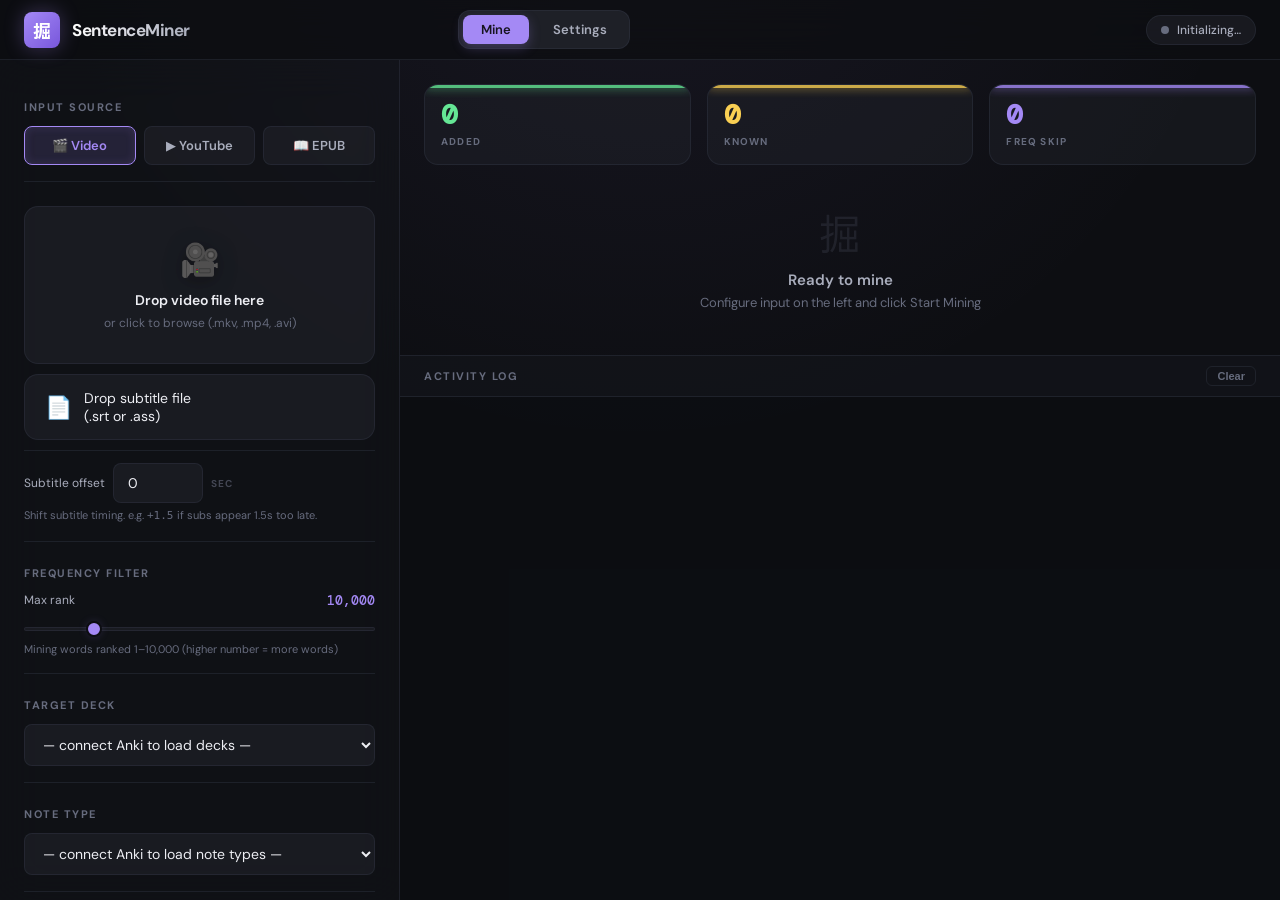
==== frontend/index.html @ cdfd9b38 "Initial commit: Sentence Miner core" ====
<!DOCTYPE html>
<html lang="ja">

<head>
    <meta charset="UTF-8">
    <meta name="viewport" content="width=device-width, initial-scale=1.0">
    <title>SentenceMiner</title>
    <meta name="description" content="Automated Japanese sentence mining for Anki">
    <link rel="preconnect" href="https://fonts.googleapis.com">
    <link
        href="https://fonts.googleapis.com/css2?family=DM+Sans:ital,opsz,wght@0,9..40,300;0,9..40,400;0,9..40,500;0,9..40,600;1,9..40,400&family=DM+Mono:wght@400;500&family=Zen+Kaku+Gothic+New:wght@400;500;700&display=swap"
        rel="stylesheet">
    <link rel="stylesheet" href="style.css?v=4">
</head>

<body>

    <!-- ══ TITLEBAR ══════════════════════════════════════════════════════════════ -->
    <header class="titlebar">
        <div class="app-logo">
            <div class="app-icon" aria-hidden="true">掘</div>
            <span class="app-name">SentenceMiner</span>
        </div>
        <nav class="nav-tabs" role="navigation" aria-label="Main navigation">
            <button class="nav-tab active" data-tab="mine" id="tab-btn-mine">Mine</button>
            <button class="nav-tab" data-tab="settings" id="tab-btn-settings">Settings</button>
        </nav>
        <div class="anki-status" id="anki-status" aria-live="polite">
            <span class="status-dot"></span>
            <span class="status-text">Initializing…</span>
        </div>
    </header>

    <!-- ══ MINE TAB ══════════════════════════════════════════════════════════════ -->
    <main class="tab-content active" id="tab-mine" role="main">

        <!-- LEFT PANEL -->
        <aside class="panel-left">

            <!-- Input source selector -->
            <section class="section">
                <div class="section-label">INPUT SOURCE</div>
                <div class="source-tabs" role="group" aria-label="Input type">
                    <button class="source-btn active" data-source="video" id="src-video">🎬 Video</button>
                    <button class="source-btn" data-source="youtube" id="src-youtube">▶ YouTube</button>
                    <button class="source-btn" data-source="epub" id="src-epub">📖 EPUB</button>
                </div>
            </section>

            <!-- Video file drop zone -->
            <section class="section" id="video-section">
                <div class="drop-zone" id="video-drop" role="button" tabindex="0"
                    aria-label="Drop video file or click to browse">
                    <div class="drop-icon" aria-hidden="true">🎥</div>
                    <div class="drop-title">Drop video file here</div>
                    <div class="drop-hint">or click to browse (.mkv, .mp4, .avi)</div>
                </div>
                <div class="drop-zone sub-drop" id="srt-drop" role="button" tabindex="0"
                    aria-label="Drop subtitle file or click to browse">
                    <div class="sub-drop-inner">
                        <span class="drop-icon-sm" aria-hidden="true">📄</span>
                        <div>
                            <div class="drop-title-sm">Drop subtitle file</div>
                            <div class="drop-hint-sm">(.srt or .ass)</div>
                        </div>
                    </div>
                </div>
                <!-- Subtitle offset -->
                <div class="epub-range-row" style="margin-top:10px">
                    <div class="epub-range-inputs" style="align-items:center;gap:8px">
                        <span class="freq-label">Subtitle offset</span>
                        <input type="number" id="sub-offset" class="text-input narrow" value="0" step="0.1"
                            placeholder="0"
                            title="Positive = subtitle is late (shift earlier). Negative = subtitle is early (shift later).">
                        <span class="range-label" style="opacity:0.6">sec</span>
                    </div>
                    <div class="hint-text" style="margin-top:4px">Shift subtitle timing. e.g. <code>+1.5</code> if subs
                        appear 1.5s too late.</div>
                </div>
            </section>

            <!-- YouTube URL input -->
            <section class="section hidden" id="youtube-section">
                <div class="section-label">YOUTUBE URL</div>
                <div class="url-input-wrap">
                    <input type="url" id="yt-url-input" placeholder="https://www.youtube.com/watch?v=..."
                        class="text-input" autocomplete="off" spellcheck="false">
                </div>
                <div class="hint-text">⚠ Video must have <strong>manual Japanese subtitles</strong> from the creator.
                    Auto-generated subs are not supported.<br>🍪 For age-restricted or members-only videos, place
                    <code>cookies.txt</code> (Netscape format) in the app folder.
                </div>
            </section>

            <!-- EPUB file drop zone -->
            <section class="section hidden" id="epub-section">
                <div class="drop-zone" id="epub-drop" role="button" tabindex="0"
                    aria-label="Drop EPUB file or click to browse">
                    <div class="drop-icon" aria-hidden="true">📚</div>
                    <div class="drop-title">Drop EPUB file here</div>
                    <div class="drop-hint">or click to browse (.epub)</div>
                </div>
                <div class="hint-text">Note: EPUB cards have no audio clip or picture.</div>
                <!-- Character range filter -->
                <div class="epub-range-row">
                    <div class="section-label" style="margin-bottom:6px">CHARACTER RANGE</div>
                    <div class="epub-range-inputs">
                        <div class="range-field">
                            <label class="range-label" for="epub-char-start">From</label>
                            <input type="number" id="epub-char-start" class="text-input narrow" value="0" min="0"
                                placeholder="0">
                        </div>
                        <div class="range-sep">–</div>
                        <div class="range-field">
                            <label class="range-label" for="epub-char-end">To</label>
                            <input type="number" id="epub-char-end" class="text-input narrow" placeholder="end" min="0">
                        </div>
                        <button class="test-btn" id="epub-detect-btn" onclick="detectEpubLength()"
                            title="Auto-detect book length">Detect</button>
                    </div>
                    <div class="hint-text" id="epub-char-hint">Leave 'To' empty to mine until the end of the book.</div>
                </div>
            </section>

            <!-- Frequency filter -->
            <section class="section">
                <div class="section-label">FREQUENCY FILTER</div>
                <div class="freq-row">
                    <span class="freq-label">Max rank</span>
                    <span class="freq-value" id="freq-display">10,000</span>
                </div>
                <input type="range" id="freq-slider" min="1000" max="50000" step="1000" value="10000" class="slider"
                    aria-label="Frequency threshold">
                <div class="hint-text" id="freq-hint">Mining words ranked 1–10,000 (higher number = more words)</div>
            </section>

            <!-- Target deck and note type -->
            <section class="section">
                <div class="section-label">TARGET DECK</div>
                <select class="select-input" id="deck-select" aria-label="Anki deck">
                    <option value="">— connect Anki to load decks —</option>
                </select>
            </section>

            <section class="section">
                <div class="section-label">NOTE TYPE</div>
                <select class="select-input" id="model-select" aria-label="Anki note type">
                    <option value="">— connect Anki to load note types —</option>
                </select>
            </section>

            <!-- Tags -->
            <section class="section">
                <div class="section-label">TAGS</div>
                <input type="text" id="tags-input" class="text-input" placeholder="sentence-miner anime"
                    value="sentence-miner" aria-label="Anki tags (space-separated)">
            </section>

            <!-- Start/Stop + Scan buttons -->
            <section class="section action-section">
                <button class="start-btn secondary-btn" id="scan-btn" onclick="handleScan()"
                    aria-label="Scan and preview vocabulary">
                    <span class="btn-icon" aria-hidden="true">🔍</span>
                    <span class="btn-text">Scan</span>
                </button>
                <button class="start-btn" id="start-btn" aria-label="Start mining">
                    <span class="btn-icon" aria-hidden="true">⚡</span>
                    <span class="btn-text">Start Mining</span>
                </button>
            </section>

        </aside>

        <!-- RIGHT PANEL -->
        <section class="panel-right" aria-label="Progress and log">

            <!-- Error banner -->
            <div class="error-banner hidden" id="error-banner" role="alert" aria-live="assertive">
                <span class="error-icon" aria-hidden="true">⚠</span>
                <span class="error-msg" id="error-msg"></span>
                <button class="error-close" onclick="dismissError()" aria-label="Dismiss error">✕</button>
            </div>

            <!-- Stats row -->
            <div class="stats-row" aria-label="Processing statistics">
                <div class="stat-card green" aria-label="Cards added">
                    <div class="stat-number" id="stat-added">0</div>
                    <div class="stat-label">ADDED</div>
                </div>
                <div class="stat-card yellow" aria-label="Words skipped (already known)">
                    <div class="stat-number" id="stat-known">0</div>
                    <div class="stat-label">KNOWN</div>
                </div>
                <div class="stat-card accent" aria-label="Words skipped (too rare)">
                    <div class="stat-number" id="stat-freq">0</div>
                    <div class="stat-label">FREQ SKIP</div>
                </div>
            </div>

            <!-- Progress section -->
            <div class="progress-section" id="progress-section" aria-live="polite">

                <!-- Idle state -->
                <div class="idle-state" id="idle-state">
                    <div class="idle-kanji" aria-hidden="true">掘</div>
                    <div class="idle-title">Ready to mine</div>
                    <div class="idle-hint">Configure input on the left and click Start Mining</div>
                </div>

                <!-- Active progress (hidden when idle) -->
                <div class="active-progress hidden" id="active-progress">
                    <div class="progress-info">
                        <span class="progress-word jp-text" id="progress-word">—</span>
                        <span class="progress-reading jp-text" id="progress-reading"></span>
                        <span class="progress-count" id="progress-count"></span>
                    </div>
                    <div class="progress-track" role="progressbar" aria-valuemin="0" aria-valuemax="100"
                        aria-valuenow="0" id="progress-bar-track">
                        <div class="progress-fill" id="progress-fill"></div>
                    </div>
                </div>

                <!-- Done banner -->
                <div class="done-banner hidden" id="done-banner" aria-live="polite">
                    <span class="done-icon" aria-hidden="true">✓</span>
                    <span class="done-text" id="done-text"></span>
                </div>

            </div>

            <!-- Log feed -->
            <div class="log-area" aria-label="Activity log">
                <div class="log-header">
                    <span class="log-title">ACTIVITY LOG</span>
                    <button class="log-clear-btn" onclick="clearLog()" aria-label="Clear log">Clear</button>
                </div>
                <div class="log-feed" id="log-feed" role="log" aria-live="polite" aria-label="Mining log"></div>
            </div>

            <!-- Candidate preview panel (hidden until Scan) -->
            <div class="preview-panel hidden" id="preview-panel">
                <div class="preview-header">
                    <span class="preview-title">VOCABULARY PREVIEW</span>
                    <div class="preview-actions">
                        <span class="preview-count" id="preview-count"></span>
                        <button class="mine-all-btn" id="mine-all-btn" onclick="mineAll()">⚡ Mine All</button>
                        <button class="log-clear-btn" onclick="hidePreview()">✕ Close</button>
                    </div>
                </div>
                <div class="candidate-list" id="candidate-list"></div>
            </div>

        </section>

    </main>

    <!-- ══ SETTINGS TAB ══════════════════════════════════════════════════════════ -->
    <section class="tab-content" id="tab-settings" aria-label="Settings">
        <div class="settings-scroll">
            <div class="settings-container">

                <!-- Anki section -->
                <div class="settings-group">
                    <div class="settings-group-title">ANKI</div>

                    <div class="settings-row">
                        <label class="settings-label" for="s-ankiconnect-url">AnkiConnect URL</label>
                        <div class="settings-field-row">
                            <input type="text" id="s-ankiconnect-url" class="text-input" value="http://localhost:8765"
                                autocomplete="off" spellcheck="false">
                            <button class="test-btn" id="test-anki-btn" onclick="testAnki()">Test</button>
                        </div>
                        <div class="test-result hidden" id="test-result"></div>
                    </div>

                    <div class="settings-row">
                        <label class="settings-label" for="s-note-type">Default Note Type</label>
                        <input type="text" id="s-note-type" class="text-input" value="Lapis">
                    </div>

                    <div class="settings-row">
                        <label class="settings-label" for="s-deck-name">Default Deck Name</label>
                        <input type="text" id="s-deck-name" class="text-input" value="Mining">
                    </div>

                    <div class="settings-row">
                        <label class="settings-label">Known Words Cache</label>
                        <div class="settings-field-row">
                            <div class="hint-text" style="flex:1">Stores known words from Anki for dedup checks</div>
                            <button class="test-btn" id="clear-cache-btn" onclick="clearAnkiCache()"
                                style="min-width:90px">🗑 Clear Cache</button>
                        </div>
                        <div class="test-result hidden" id="clear-cache-result"></div>
                    </div>
                </div>

                <!-- Dictionary section -->
                <div class="settings-group">
                    <div class="settings-group-title">DICTIONARY FILES</div>

                    <div class="settings-row">
                        <label class="settings-label" for="s-jitendex-path">Jitendex</label>
                        <div class="settings-field-row">
                            <div class="file-display" id="jitendex-display">Not imported</div>
                            <button class="browse-btn" onclick="importDictionary('jitendex')"
                                id="jitendex-btn">Import</button>
                        </div>
                        <div class="hint-text">Download from <a href="https://jitendex.org"
                                class="link">jitendex.org</a> — Yomitan zip format</div>
                    </div>

                    <div class="settings-row">
                        <label class="settings-label" for="s-freq-path">JPDB Frequency</label>
                        <div class="settings-field-row">
                            <div class="file-display" id="freq-display-path">Not imported</div>
                            <button class="browse-btn" onclick="importDictionary('freq')"
                                id="freq-dict-btn">Import</button>
                        </div>
                        <div class="hint-text">JPDB frequency dictionary in Yomitan zip format</div>
                    </div>
                </div>

                <!-- Media section -->
                <div class="settings-group">
                    <div class="settings-group-title">MEDIA</div>

                    <div class="settings-row">
                        <label class="settings-label" for="s-padding">Audio Clip Padding (ms)</label>
                        <input type="number" id="s-padding" class="text-input narrow" value="500" min="0" max="5000"
                            step="100">
                    </div>

                    <div class="settings-row">
                        <label class="settings-label" for="s-temp-dir">Temp Folder</label>
                        <div class="settings-field-row">
                            <input type="text" id="s-temp-dir" class="text-input" value="./media_temp">
                        </div>
                        <div class="hint-text">Temporary files are deleted after upload to Anki</div>
                    </div>
                </div>

                <div class="settings-footer">
                    Settings are saved automatically.
                </div>
            </div>
        </div>
    </section>

    <script src="app.js?v=4"></script>
</body>

</html>
---- frontend/style.css ----
/* ── Google Fonts imported in HTML ── */

:root {
    /* ── Premium HSL Color Palette ── */
    --bg-base: hsl(228, 15%, 6%);
    --bg-surface: hsla(228, 15%, 10%, 0.85);
    /* For glassmorphism */
    --bg-elevated: hsla(228, 12%, 16%, 0.5);
    --bg-hover: hsla(228, 12%, 22%, 0.6);

    --accent: hsl(255, 85%, 75%);
    --accent-dim: hsl(255, 65%, 60%);
    --accent-glow: hsla(255, 85%, 75%, 0.15);

    --green: hsl(142, 72%, 65%);
    --green-dim: hsla(142, 72%, 65%, 0.1);
    --yellow: hsl(45, 93%, 65%);
    --yellow-dim: hsla(45, 93%, 65%, 0.1);
    --red: hsl(0, 84%, 65%);
    --red-dim: hsla(0, 84%, 65%, 0.1);

    --border: hsla(228, 15%, 25%, 0.4);
    --border-light: hsla(228, 15%, 35%, 0.3);

    --text-primary: hsl(228, 20%, 94%);
    --text-secondary: hsl(228, 12%, 70%);
    --text-dim: hsl(228, 10%, 45%);

    --glass-blur: blur(12px) saturate(180%);
    --glass-border: 1px solid rgba(255, 255, 255, 0.08);

    --ui-font: 'Outfit', 'DM Sans', system-ui, sans-serif;
    --jp-font: 'Zen Kaku Gothic New', sans-serif;
    --mono-font: 'DM Mono', monospace;

    --titlebar-h: 60px;
    --panel-left-w: 400px;
    --radius: 14px;
    --radius-sm: 8px;
    --radius-lg: 20px;
    --transition: 250ms cubic-bezier(0.16, 1, 0.3, 1);
}

/* ── Reset ── */
*,
*::before,
*::after {
    box-sizing: border-box;
    margin: 0;
    padding: 0;
}

html,
body {
    height: 100%;
    overflow: hidden;
    background: var(--bg-base);
}

body {
    font-family: var(--ui-font);
    font-size: 14px;
    color: var(--text-primary);
    user-select: none;
    -webkit-font-smoothing: antialiased;
    /* Subtle radial background pulse */
    background: radial-gradient(circle at 50% -20%, hsla(255, 85%, 75%, 0.08) 0%, transparent 50%), var(--bg-base);
}

a {
    color: var(--accent);
    text-decoration: none;
    transition: var(--transition);
}

a:hover {
    filter: brightness(1.2);
}

.jp-text {
    font-family: var(--jp-font);
}

/* ── Glassmorphism Utility ── */
.glass {
    backdrop-filter: var(--glass-blur);
    -webkit-backdrop-filter: var(--glass-blur);
    background: var(--bg-surface);
    border: var(--glass-border);
}

/* ── Layout ── */
.titlebar {
    position: fixed;
    top: 0;
    left: 0;
    right: 0;
    height: var(--titlebar-h);
    display: flex;
    align-items: center;
    padding: 0 24px;
    gap: 20px;
    z-index: 100;
    background: hsla(228, 15%, 6%, 0.8);
    backdrop-filter: blur(16px);
    border-bottom: 1px solid var(--border);
}

.tab-content {
    display: none;
    position: fixed;
    top: var(--titlebar-h);
    left: 0;
    right: 0;
    bottom: 0;
}

.tab-content.active {
    display: flex;
}

#tab-settings.active {
    display: block;
    overflow-y: auto;
    background: var(--bg-base);
}

/* ── App Logo ── */
.app-logo {
    display: flex;
    align-items: center;
    gap: 12px;
    flex-shrink: 0;
}

.app-icon {
    width: 36px;
    height: 36px;
    background: linear-gradient(135deg, var(--accent), var(--accent-dim));
    border-radius: var(--radius-sm);
    display: flex;
    align-items: center;
    justify-content: center;
    font-family: var(--jp-font);
    font-size: 18px;
    font-weight: 700;
    color: #fff;
    box-shadow: 0 0 20px hsla(255, 85%, 75%, 0.3);
}

.app-name {
    font-size: 17px;
    font-weight: 700;
    letter-spacing: -0.5px;
    background: linear-gradient(90deg, #fff, var(--text-secondary));
    -webkit-background-clip: text;
    background-clip: text;
    -webkit-text-fill-color: transparent;
}

/* ── Nav Tabs ── */
.nav-tabs {
    display: flex;
    gap: 6px;
    margin: 0 auto;
    background: hsla(228, 12%, 16%, 0.8);
    border: 1px solid var(--border);
    border-radius: 12px;
    padding: 4px;
}

.nav-tab {
    background: none;
    border: none;
    color: var(--text-secondary);
    font-family: var(--ui-font);
    font-size: 13px;
    font-weight: 600;
    padding: 6px 18px;
    border-radius: 8px;
    cursor: pointer;
    transition: all var(--transition);
}

.nav-tab:hover {
    color: var(--text-primary);
    background: hsla(228, 12%, 24%, 0.4);
}

.nav-tab.active {
    background: var(--accent);
    color: hsl(255, 20%, 10%);
    box-shadow: 0 4px 12px hsla(255, 85%, 75%, 0.25);
}

/* ── Anki Status ── */
.anki-status {
    display: flex;
    align-items: center;
    gap: 8px;
    font-size: 12px;
    font-weight: 500;
    color: var(--text-secondary);
    margin-left: auto;
    background: hsla(228, 12%, 16%, 0.5);
    padding: 6px 14px;
    border-radius: 100px;
    border: 1px solid var(--border);
}

.status-dot {
    width: 8px;
    height: 8px;
    border-radius: 50%;
    background: var(--text-dim);
    transition: var(--transition);
}

.status-dot.connected {
    background: var(--green);
    box-shadow: 0 0 10px var(--green);
}

.status-dot.error {
    background: var(--red);
    box-shadow: 0 0 10px var(--red);
}

/* ── Panels ── */
.panel-left {
    width: var(--panel-left-w);
    flex-shrink: 0;
    background: hsla(228, 15%, 10%, 0.4);
    backdrop-filter: blur(20px);
    border-right: 1px solid var(--border);
    overflow-y: auto;
    padding: 24px;
    display: flex;
    flex-direction: column;
    gap: 8px;
}

.panel-right {
    flex: 1;
    overflow: hidden;
    display: flex;
    flex-direction: column;
}

/* ── Sections ── */
.section {
    padding: 16px 0;
    border-bottom: 1px solid var(--border);
}

.section:last-child {
    border-bottom: none;
}

.section-label {
    font-size: 11px;
    font-weight: 700;
    letter-spacing: 1.5px;
    color: var(--text-dim);
    text-transform: uppercase;
    margin-bottom: 12px;
}

.action-section {
    border-bottom: none;
    padding-top: 20px;
}

/* ── Source Tabs ── */
.source-tabs {
    display: flex;
    gap: 8px;
}

.source-btn {
    flex: 1;
    background: var(--bg-elevated);
    border: 1px solid var(--border);
    color: var(--text-secondary);
    font-family: var(--ui-font);
    font-size: 13px;
    font-weight: 600;
    padding: 10px 6px;
    border-radius: var(--radius-sm);
    cursor: pointer;
    transition: all var(--transition);
    white-space: nowrap;
}

.source-btn:hover {
    color: var(--text-primary);
    background: var(--bg-hover);
    border-color: var(--border-light);
}

.source-btn.active {
    background: var(--accent-glow);
    border-color: var(--accent);
    color: var(--accent);
    box-shadow: inset 0 0 10px var(--accent-glow);
}

/* ── Drop Zones ── */
.drop-zone {
    border: 1px solid var(--border);
    border-radius: var(--radius);
    padding: 32px 20px;
    text-align: center;
    cursor: pointer;
    transition: all var(--transition);
    background: var(--bg-elevated);
    margin-bottom: 10px;
    position: relative;
    overflow: hidden;
}

.drop-zone::after {
    content: '';
    position: absolute;
    inset: 0;
    background: linear-gradient(135deg, transparent, hsla(255, 85%, 75%, 0.05));
    opacity: 0;
    transition: var(--transition);
}

.drop-zone:hover {
    border-color: var(--accent);
    background: var(--bg-hover);
    transform: translateY(-2px);
}

.drop-zone:hover::after {
    opacity: 1;
}

.drop-zone.has-file {
    border-color: var(--green);
    background: var(--green-dim);
}

.drop-icon {
    font-size: 32px;
    margin-bottom: 10px;
    filter: drop-shadow(0 4px 10px rgba(0, 0, 0, 0.3));
}

.drop-title {
    font-size: 14px;
    font-weight: 600;
    color: var(--text-primary);
    margin-bottom: 6px;
}

.drop-hint {
    font-size: 12px;
    color: var(--text-dim);
}

/* Sub drop zone (subtitle) */
.sub-drop {
    padding: 14px 20px;
    text-align: left;
}

.sub-drop-inner {
    display: flex;
    align-items: center;
    gap: 12px;
}

.drop-icon-sm {
    font-size: 22px;
}

/* ── Form Inputs ── */
.url-input-wrap {
    margin-bottom: 8px;
}

.text-input,
.select-input {
    width: 100%;
    background: var(--bg-elevated);
    border: 1px solid var(--border);
    border-radius: var(--radius-sm);
    color: var(--text-primary);
    font-family: var(--ui-font);
    font-size: 14px;
    padding: 10px 14px;
    outline: none;
    transition: all var(--transition);
}

.text-input:focus,
.select-input:focus {
    border-color: var(--accent);
    background: var(--bg-hover);
    box-shadow: 0 0 12px var(--accent-glow);
}

.text-input.narrow {
    width: 100px;
}

/* ── Hint Text ── */
.hint-text {
    font-size: 11px;
    color: var(--text-dim);
    line-height: 1.5;
    margin-top: 6px;
}

/* ── Frequency Slider ── */
.freq-row {
    display: flex;
    justify-content: space-between;
    align-items: center;
    margin-bottom: 8px;
}

.freq-label {
    font-size: 12px;
    color: var(--text-secondary);
}

.freq-value {
    font-family: var(--mono-font);
    font-size: 13px;
    color: var(--accent);
    font-weight: 500;
}

.slider {
    width: 100%;
    -webkit-appearance: none;
    appearance: none;
    height: 4px;
    background: var(--bg-elevated);
    border-radius: 2px;
    outline: none;
    cursor: pointer;
    border: 1px solid var(--border);
}

.slider::-webkit-slider-thumb {
    -webkit-appearance: none;
    width: 16px;
    height: 16px;
    border-radius: 50%;
    background: var(--accent);
    cursor: pointer;
    box-shadow: 0 0 8px var(--accent-glow);
    border: 2px solid var(--bg-base);
    transition: transform var(--transition);
}

.slider::-webkit-slider-thumb:hover {
    transform: scale(1.15);
}

/* ── Select ── */
.select-input option {
    background: var(--bg-elevated);
}

/* ── Start Button ── */
.start-btn {
    width: 100%;
    background: linear-gradient(135deg, var(--accent), var(--accent-dim));
    border: none;
    border-radius: var(--radius);
    color: hsl(255, 20%, 10%);
    font-family: var(--ui-font);
    font-size: 15px;
    font-weight: 700;
    padding: 16px 24px;
    cursor: pointer;
    display: flex;
    align-items: center;
    justify-content: center;
    gap: 10px;
    transition: all var(--transition);
    box-shadow: 0 8px 16px -4px hsla(255, 85%, 75%, 0.3);
}

.start-btn:hover {
    transform: translateY(-2px);
    filter: brightness(1.1);
    box-shadow: 0 12px 24px -6px hsla(255, 85%, 75%, 0.4);
}

.start-btn:active {
    transform: translateY(0);
}

.start-btn.running {
    background: linear-gradient(135deg, var(--red), #b91c1c);
    color: #fff;
    box-shadow: 0 8px 16px -4px hsla(0, 84%, 65%, 0.3);
}

.btn-icon {
    font-size: 16px;
}

/* ── Error Banner ── */
.error-banner {
    background: var(--red-dim);
    border: 1px solid var(--red);
    border-radius: var(--radius-sm);
    padding: 12px 16px;
    display: flex;
    align-items: flex-start;
    gap: 10px;
    margin: 16px 24px 0;
    font-size: 14px;
    color: var(--red);
    backdrop-filter: blur(8px);
}

.error-icon {
    flex-shrink: 0;
    font-size: 16px;
}

.error-msg {
    flex: 1;
    line-height: 1.5;
    font-weight: 500;
}

/* ── Stats Row ── */
.stats-row {
    display: flex;
    gap: 16px;
    padding: 24px 24px 0;
    flex-shrink: 0;
}

.stat-card {
    flex: 1;
    background: hsla(228, 12%, 16%, 0.4);
    border: 1px solid var(--border);
    border-radius: var(--radius);
    padding: 16px;
    position: relative;
    overflow: hidden;
    transition: var(--transition);
}

.stat-card:hover {
    transform: translateY(-2px);
    border-color: var(--border-light);
}

.stat-card::before {
    content: '';
    position: absolute;
    top: 0;
    left: 0;
    right: 0;
    height: 3px;
    opacity: 0.8;
}

.stat-card.green::before {
    background: var(--green);
    box-shadow: 0 0 10px var(--green);
}

.stat-card.yellow::before {
    background: var(--yellow);
    box-shadow: 0 0 10px var(--yellow);
}

.stat-card.accent::before {
    background: var(--accent);
    box-shadow: 0 0 10px var(--accent);
}

.stat-number {
    font-family: var(--mono-font);
    font-size: 28px;
    font-weight: 600;
    line-height: 1;
    margin-bottom: 6px;
}

.stat-card.green .stat-number {
    color: var(--green);
}

.stat-card.yellow .stat-number {
    color: var(--yellow);
}

.stat-card.accent .stat-number {
    color: var(--accent);
}

.stat-label {
    font-size: 10px;
    font-weight: 700;
    letter-spacing: 1.2px;
    color: var(--text-dim);
    text-transform: uppercase;
}

/* ── Progress Section ── */
.progress-section {
    padding: 24px;
    flex-shrink: 0;
}

.idle-state {
    text-align: center;
    padding: 12px 0;
}

.idle-kanji {
    font-family: var(--jp-font);
    font-size: 42px;
    color: var(--text-dim);
    opacity: 0.2;
    margin-bottom: 8px;
}

.idle-title {
    font-size: 15px;
    font-weight: 600;
    color: var(--text-secondary);
    margin-bottom: 4px;
}

.idle-hint {
    font-size: 13px;
    color: var(--text-dim);
}

.active-progress {
    display: block;
}

.progress-info {
    display: flex;
    align-items: baseline;
    gap: 10px;
    margin-bottom: 12px;
}

.progress-word {
    font-size: 24px;
    font-weight: 800;
    color: var(--text-primary);
}

.progress-reading {
    font-size: 14px;
    color: var(--text-secondary);
}

.progress-count {
    margin-left: auto;
    font-family: var(--mono-font);
    font-size: 13px;
    color: var(--accent);
    font-weight: 600;
}

.progress-track {
    height: 8px;
    background: var(--bg-elevated);
    border-radius: 4px;
    overflow: hidden;
    border: 1px solid var(--border);
}

.progress-fill {
    height: 100%;
    background: linear-gradient(90deg, var(--accent-dim), var(--accent));
    border-radius: 4px;
    width: 0%;
    transition: width 400ms cubic-bezier(0.1, 0.7, 0.1, 1);
    position: relative;
}

.progress-fill::after {
    content: '';
    position: absolute;
    inset: 0;
    background: linear-gradient(90deg, transparent 0%, rgba(255, 255, 255, 0.2) 50%, transparent 100%);
    animation: shimmer 1.5s infinite;
}

@keyframes shimmer {
    0% {
        transform: translateX(-100%);
    }

    100% {
        transform: translateX(200%);
    }
}

/* Done banner */
.done-banner {
    background: var(--green-dim);
    border: 1px solid var(--green);
    border-radius: var(--radius-sm);
    padding: 10px 16px;
    color: var(--green);
    font-size: 13px;
    display: flex;
    align-items: center;
    gap: 8px;
}

.done-icon {
    font-size: 16px;
}

/* ── Log Area ── */
.log-area {
    flex: 1;
    display: flex;
    flex-direction: column;
    overflow: hidden;
    margin-top: 8px;
    background: hsla(228, 15%, 6%, 0.3);
}

.log-header {
    display: flex;
    align-items: center;
    justify-content: space-between;
    padding: 10px 24px;
    border-top: 1px solid var(--border);
    border-bottom: 1px solid var(--border);
    background: hsla(228, 15%, 10%, 0.6);
    flex-shrink: 0;
}

.log-title {
    font-size: 11px;
    font-weight: 700;
    letter-spacing: 1.5px;
    color: var(--text-dim);
    text-transform: uppercase;
}

.log-clear-btn {
    background: none;
    border: 1px solid var(--border);
    border-radius: 6px;
    color: var(--text-dim);
    font-size: 11px;
    font-weight: 600;
    padding: 3px 10px;
    cursor: pointer;
    transition: var(--transition);
}

.log-clear-btn:hover {
    color: var(--text-primary);
    border-color: var(--border-light);
    background: var(--bg-elevated);
}

.log-feed {
    flex: 1;
    overflow-y: auto;
    padding: 12px 0;
    font-family: var(--mono-font);
    font-size: 13px;
}

.log-feed::-webkit-scrollbar {
    width: 4px;
}

.log-feed::-webkit-scrollbar-track {
    background: transparent;
}

.log-feed::-webkit-scrollbar-thumb {
    background: var(--border);
    border-radius: 2px;
}

/* Log entry */
.log-entry {
    display: flex;
    align-items: center;
    gap: 12px;
    padding: 6px 24px;
    transition: background 150ms ease;
}

.log-entry:hover {
    background: hsla(255, 85%, 75%, 0.04);
}

.log-time {
    color: var(--text-dim);
    font-size: 11px;
}

.log-badge {
    font-size: 10px;
    font-weight: 800;
    padding: 2px 7px;
    border-radius: 4px;
    text-transform: uppercase;
    min-width: 50px;
    text-align: center;
}

.log-badge.added {
    background: var(--green-dim);
    color: var(--green);
}

.log-badge.skip {
    background: hsla(228, 12%, 24%, 0.4);
    color: var(--text-secondary);
}

.log-badge.freq {
    background: var(--yellow-dim);
    color: var(--yellow);
}

.log-badge.info {
    background: var(--accent-glow);
    color: var(--accent);
}

.log-badge.error {
    background: var(--red-dim);
    color: var(--red);
}

.log-word {
    font-family: var(--jp-font);
    font-size: 15px;
    color: var(--text-primary);
    font-weight: 600;
}

.log-reading {
    font-family: var(--jp-font);
    font-size: 12px;
    color: var(--text-secondary);
}

.log-detail {
    color: var(--text-dim);
    font-size: 12px;
}

.log-rank {
    margin-left: auto;
    font-family: var(--mono-font);
    font-size: 12px;
    color: var(--text-dim);
    opacity: 0.8;
}

/* ── Settings Tab ── */
.settings-scroll {
    height: 100%;
    overflow-y: auto;
}

.settings-container {
    max-width: 800px;
    margin: 0 auto;
    padding: 48px 24px;
    display: flex;
    flex-direction: column;
    gap: 32px;
}

.settings-group {
    background: hsla(228, 15%, 10%, 0.4);
    border: 1px solid var(--border);
    border-radius: var(--radius-lg);
    overflow: hidden;
    backdrop-filter: blur(10px);
}

.settings-group-title {
    font-size: 11px;
    font-weight: 700;
    letter-spacing: 1.5px;
    color: var(--accent);
    text-transform: uppercase;
    padding: 16px 20px;
    border-bottom: 1px solid var(--border);
    background: hsla(228, 12%, 16%, 0.4);
}

.settings-row {
    padding: 20px;
    border-bottom: 1px solid var(--border);
}

.settings-row:last-child {
    border-bottom: none;
}

.settings-row:hover {
    background: hsla(228, 12%, 16%, 0.2);
}

.settings-label {
    display: block;
    font-size: 13px;
    font-weight: 600;
    color: var(--text-secondary);
    margin-bottom: 10px;
}

.settings-field-row {
    display: flex;
    gap: 8px;
    align-items: center;
}

.settings-field-row .text-input {
    flex: 1;
}

.test-btn,
.browse-btn {
    background: var(--bg-elevated);
    border: 1px solid var(--border);
    color: var(--text-secondary);
    font-weight: 600;
    font-size: 13px;
    padding: 9px 16px;
    border-radius: var(--radius-sm);
    cursor: pointer;
    transition: var(--transition);
    white-space: nowrap;
    flex-shrink: 0;
}

.test-btn:hover,
.browse-btn:hover {
    background: var(--bg-hover);
    color: var(--text-primary);
}

.test-btn.success {
    background: var(--green-dim);
    border-color: var(--green);
    color: var(--green);
}

.test-btn.error {
    background: var(--red-dim);
    border-color: var(--red);
    color: var(--red);
}

.test-result {
    margin-top: 6px;
    font-size: 12px;
    color: var(--text-secondary);
}

.file-display {
    flex: 1;
    background: var(--bg-elevated);
    border: 1px solid var(--border);
    border-radius: var(--radius-sm);
    padding: 9px 14px;
    font-size: 13px;
    color: var(--text-dim);
    overflow: hidden;
    text-overflow: ellipsis;
}

.file-display.has-file {
    color: var(--green);
    border-color: var(--green-dim);
}

.settings-footer {
    text-align: center;
    font-size: 11px;
    color: var(--text-dim);
    padding: 8px;
}

/* ── Utilities ── */
.hidden {
    display: none !important;
}

/* ── Secondary (Scan) Button ── */
.secondary-btn {
    background: var(--bg-elevated) !important;
    color: var(--text-primary) !important;
    border: 1px solid var(--border) !important;
    box-shadow: none !important;
    margin-bottom: 8px;
}

.secondary-btn:hover {
    border-color: var(--accent) !important;
    background: var(--bg-hover) !important;
    color: var(--accent) !important;
    box-shadow: 0 4px 12px var(--accent-glow) !important;
}

.secondary-btn:disabled {
    opacity: 0.6;
    cursor: not-allowed;
}

/* Scan + Mine buttons stacked */
.action-section {
    display: flex;
    flex-direction: column;
    gap: 0;
}

/* ── EPUB Char Range ── */
.epub-range-row {
    margin-top: 12px;
    padding-top: 12px;
    border-top: 1px solid var(--border);
}

.epub-range-inputs {
    display: flex;
    align-items: center;
    gap: 8px;
    flex-wrap: wrap;
}

.range-field {
    display: flex;
    flex-direction: column;
    gap: 3px;
}

.range-label {
    font-size: 10px;
    font-weight: 700;
    letter-spacing: 1px;
    color: var(--text-dim);
    text-transform: uppercase;
}

.range-sep {
    color: var(--text-dim);
    font-size: 16px;
    margin-top: 14px;
}

.text-input.narrow {
    width: 90px;
}

/* ── Preview Panel ── */
.preview-panel {
    position: absolute;
    top: 60px;
    /* below titlebar */
    right: 0;
    bottom: 0;
    width: 520px;
    background: hsla(228, 15%, 8%, 0.97);
    backdrop-filter: blur(20px);
    border-left: 1px solid var(--border);
    display: flex;
    flex-direction: column;
    z-index: 50;
    animation: slideIn 200ms cubic-bezier(0.16, 1, 0.3, 1);
}

@keyframes slideIn {
    from {
        transform: translateX(100%);
        opacity: 0;
    }

    to {
        transform: translateX(0);
        opacity: 1;
    }
}

.preview-header {
    display: flex;
    align-items: center;
    justify-content: space-between;
    padding: 14px 20px;
    border-bottom: 1px solid var(--border);
    flex-shrink: 0;
    background: hsla(228, 15%, 12%, 0.8);
}

.preview-title {
    font-size: 11px;
    font-weight: 700;
    letter-spacing: 1.5px;
    color: var(--text-dim);
    text-transform: uppercase;
}

.preview-actions {
    display: flex;
    align-items: center;
    gap: 8px;
}

.preview-count {
    font-family: var(--mono-font);
    font-size: 12px;
    color: var(--accent);
    font-weight: 600;
}

.mine-all-btn {
    background: linear-gradient(135deg, var(--accent), var(--accent-dim));
    border: none;
    border-radius: var(--radius-sm);
    color: hsl(255, 20%, 10%);
    font-family: var(--ui-font);
    font-size: 12px;
    font-weight: 700;
    padding: 6px 14px;
    cursor: pointer;
    transition: all var(--transition);
    box-shadow: 0 4px 10px -2px hsla(255, 85%, 75%, 0.3);
}

.mine-all-btn:hover {
    filter: brightness(1.1);
    transform: translateY(-1px);
}

.mine-all-btn:disabled {
    opacity: 0.6;
    cursor: not-allowed;
}

/* ── Candidate List ── */
.candidate-list {
    flex: 1;
    overflow-y: auto;
    padding: 8px 0;
}

.candidate-list::-webkit-scrollbar {
    width: 4px;
}

.candidate-list::-webkit-scrollbar-track {
    background: transparent;
}

.candidate-list::-webkit-scrollbar-thumb {
    background: var(--border);
    border-radius: 2px;
}

.candidate-row {
    display: grid;
    grid-template-columns: 1fr auto;
    grid-template-rows: auto auto auto;
    align-items: start;
    gap: 2px 12px;
    padding: 10px 20px;
    border-bottom: 1px solid var(--border);
    transition: background var(--transition);
}

.candidate-row:hover {
    background: var(--bg-elevated);
}

.cand-main {
    display: flex;
    align-items: baseline;
    gap: 8px;
    grid-column: 1;
    grid-row: 1;
}

.cand-word {
    font-size: 18px;
    font-weight: 700;
    color: var(--text-primary);
}

.cand-reading {
    font-size: 13px;
    color: var(--text-secondary);
}

.cand-rank {
    font-family: var(--mono-font);
    font-size: 11px;
    color: var(--accent);
    background: var(--accent-glow);
    border-radius: 4px;
    padding: 1px 6px;
}

.cand-def {
    font-size: 12px;
    color: var(--text-secondary);
    grid-column: 1;
    grid-row: 2;
    line-height: 1.4;
}

.cand-sentence {
    font-size: 11px;
    color: var(--text-dim);
    grid-column: 1;
    grid-row: 3;
    font-style: italic;
    line-height: 2;
    margin-top: 2px;
}

.cand-sentence ruby {
    ruby-align: center;
}

.cand-sentence rt {
    font-size: 9px;
    font-style: normal;
    color: var(--text-dim);
    opacity: 0.85;
}

.cand-sentence b {
    font-style: normal;
    font-weight: 700;
    color: var(--accent);
}

.add-single-btn {
    grid-column: 2;
    grid-row: 1 / 4;
    align-self: center;
    background: var(--bg-elevated);
    border: 1px solid var(--border);
    border-radius: var(--radius-sm);
    color: var(--green);
    font-family: var(--ui-font);
    font-size: 12px;
    font-weight: 600;
    padding: 6px 12px;
    cursor: pointer;
    transition: all var(--transition);
    white-space: nowrap;
    min-width: 64px;
}

.add-single-btn:hover {
    border-color: var(--green);
    background: var(--green-dim);
}

.add-single-btn.added {
    color: var(--text-dim);
    border-color: var(--border);
    cursor: default;
}

.add-single-btn.failed {
    color: var(--red);
    border-color: var(--red);
}

/* ── Jitendex / Yomitan glossary rendering ─────────────────────────────────── */
/* Previously embedded per-row in the DB; now a single static block. */

.yomitan-glossary {
    text-align: left;
    font-size: 12px;
    line-height: 1.5;
}

.yomitan-glossary ol {
    padding-left: 1.2em;
    margin: 0;
}

.yomitan-glossary li {
    margin-bottom: 0.2em;
}

.yomitan-glossary span[title] {
    cursor: help;
}

.yomitan-glossary ul[data-sc-content="sense-groups"] {
    list-style-type: "＊";
}

.yomitan-glossary li[data-sc-content="sense-group"],
.yomitan-glossary li[data-sc-content="forms"] {
    padding-left: 0.25em;
}

.yomitan-glossary div[data-sc-content="sense-group"],
.yomitan-glossary li[data-sc-content="sense-group"]:first-child {
    margin-top: 0.1em;
}

.yomitan-glossary li[data-sc-content="sense-group"]+li[data-sc-content="sense-group"],
.yomitan-glossary div[data-sc-content="forms"],
.yomitan-glossary li[data-sc-content="forms"] {
    margin-top: 0.5em;
}

.yomitan-glossary li[data-sc-content="sense"] {
    padding-left: 0.25em;
}

.yomitan-glossary li[data-sc-content="sense"] ul[data-sc-content="glossary"] {
    list-style-type: none;
    padding-left: 0.25em;
}

.yomitan-glossary ul[data-sc-content="glossary"] {
    list-style-type: disc;
}

.yomitan-glossary span[data-sc-class="tag"] {
    border-radius: 0.3em;
    font-size: 0.8em;
    font-weight: bold;
    margin-right: 0.5em;
    padding: 0.2em 0.3em;
    vertical-align: text-bottom;
    word-break: keep-all;
}

.yomitan-glossary span[data-sc-content="part-of-speech-info"] {
    background-color: rgb(86, 86, 86);
    color: white;
}

.yomitan-glossary span[data-sc-content="misc-info"] {
    background-color: brown;
    color: white;
}

.yomitan-glossary span[data-sc-content="field-info"] {
    background-color: purple;
    color: white;
}

.yomitan-glossary span[data-sc-content="dialect-info"] {
    background-color: green;
    color: white;
}

.yomitan-glossary span[data-sc-content="lang-source-wasei"] {
    background-color: orange;
    color: black;
    margin-left: 0.5em;
}

.yomitan-glossary span[data-sc-content="forms-label"] {
    background-color: rgb(86, 86, 86);
    color: white;
}

.yomitan-glossary span[data-sc-content="registered-trademark"] {
    vertical-align: super;
    font-size: 0.6em;
}

.yomitan-glossary div[data-sc-class="extra-box"] {
    border-radius: 0.4rem;
    border-style: none none none solid;
    border-width: 3px;
    margin-bottom: 0.5rem;
    margin-top: 0.5rem;
    padding: 0.5rem;
    width: fit-content;
}

.yomitan-glossary div[data-sc-content="info-gloss"] {
    border-color: green;
    background-color: color-mix(in srgb, green 5%, transparent);
}

.yomitan-glossary div[data-sc-content="sense-note"] {
    border-color: goldenrod;
    background-color: color-mix(in srgb, goldenrod 5%, transparent);
}

.yomitan-glossary div[data-sc-content="lang-source"] {
    border-color: purple;
    background-color: color-mix(in srgb, purple 5%, transparent);
}

.yomitan-glossary div[data-sc-content="xref"] {
    border-color: rgb(26, 115, 232);
    background-color: color-mix(in srgb, rgb(26, 115, 232) 5%, transparent);
}

.yomitan-glossary div[data-sc-content="antonym"] {
    border-color: brown;
    background-color: color-mix(in srgb, brown 5%, transparent);
}

.yomitan-glossary div[data-sc-content="example-sentence"] {
    border-color: currentColor;
    background-color: color-mix(in srgb, currentColor 5%, transparent);
}

.yomitan-glossary div[data-sc-content="extra-info"] {
    margin-left: 0.5em;
}

.yomitan-glossary span[data-sc-content="reference-label"] {
    font-size: 0.8em;
    margin-right: 0.5rem;
}

.yomitan-glossary div[data-sc-content="example-sentence-a"] {
    font-size: 1.3em;
}

.yomitan-glossary div[data-sc-content="example-sentence-b"] {
    font-size: 0.8em;
}

.yomitan-glossary span[data-sc-content="example-keyword"] {
    color: color-mix(in srgb, lime, currentColor);
}

.yomitan-glossary div[data-sc-content="attribution"] {
    font-size: 0.7em;
    text-align: right;
}

.yomitan-glossary div[data-sc-content="redirect-glossary"] {
    font-size: 180%;
    margin-top: 0.2em;
}

.yomitan-glossary div[data-sc-content="forms"] {
    margin-top: 0.5em;
}

.yomitan-glossary div[data-sc-content="forms"] table {
    margin-top: 0.2em;
}

.yomitan-glossary div[data-sc-content="forms"] th,
.yomitan-glossary div[data-sc-content="forms"] td {
    border-style: solid;
    border-width: 1px;
    border-color: currentColor;
    padding: 0.25em;
    vertical-align: top;
    text-align: center;
}

.yomitan-glossary div[data-sc-content="forms"] tr[data-sc-content="forms-header-row"] th {
    font-size: 1.2em;
    font-weight: bold;
}
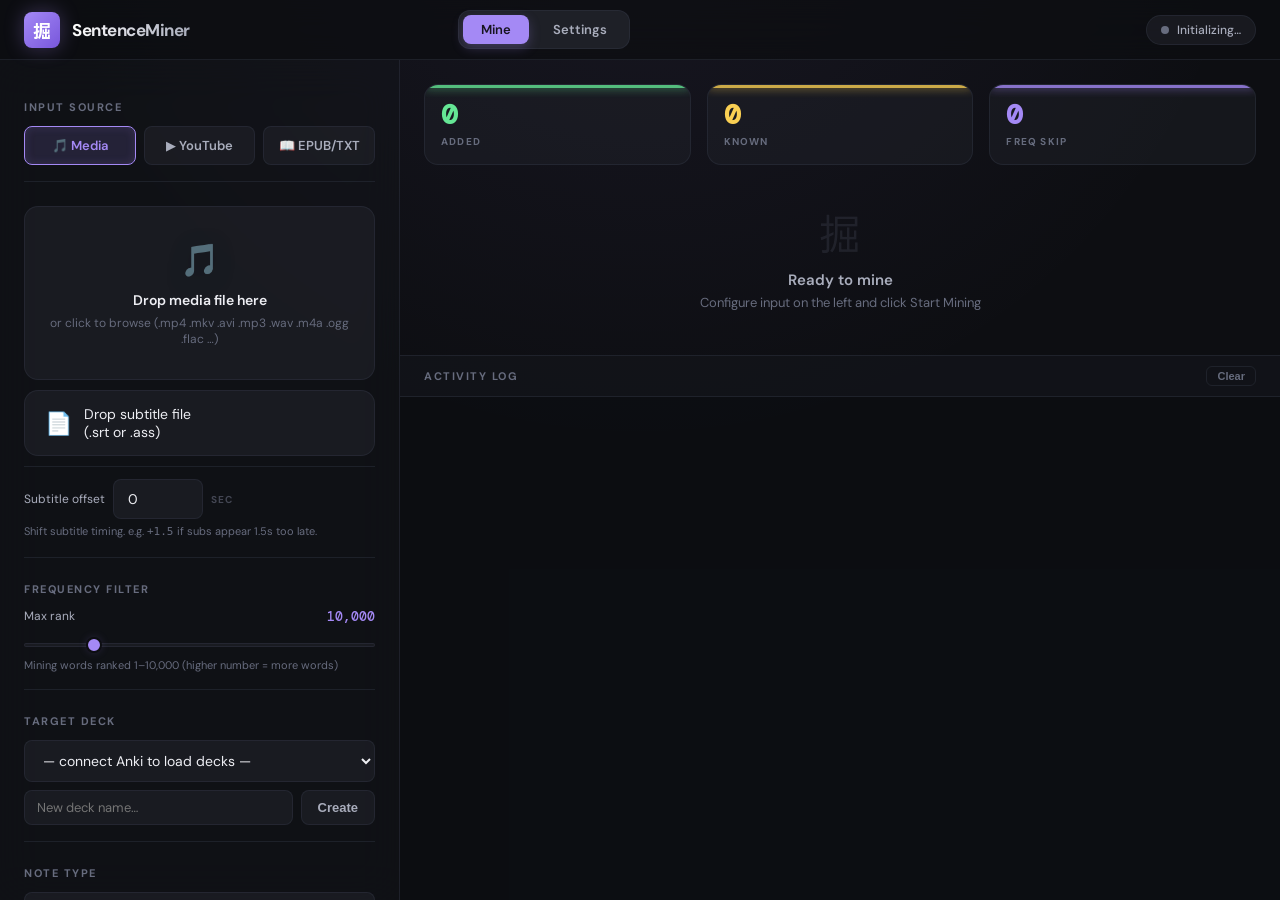
==== commit 3d123d3b: "Perf: Massive pipeline optimizations (Scan from 5.3s to 50ms, Mining from 5m to 1m) - Implemented ba" ====
--- a/frontend/index.html
+++ b/frontend/index.html
@@ -10,7 +10,7 @@
     <link
         href="https://fonts.googleapis.com/css2?family=DM+Sans:ital,opsz,wght@0,9..40,300;0,9..40,400;0,9..40,500;0,9..40,600;1,9..40,400&family=DM+Mono:wght@400;500&family=Zen+Kaku+Gothic+New:wght@400;500;700&display=swap"
         rel="stylesheet">
-    <link rel="stylesheet" href="style.css?v=4">
+    <link rel="stylesheet" href="style.css?v=5">
 </head>
 
 <body>
@@ -41,19 +41,19 @@
             <section class="section">
                 <div class="section-label">INPUT SOURCE</div>
                 <div class="source-tabs" role="group" aria-label="Input type">
-                    <button class="source-btn active" data-source="video" id="src-video">🎬 Video</button>
+                    <button class="source-btn active" data-source="media" id="src-media">🎵 Media</button>
                     <button class="source-btn" data-source="youtube" id="src-youtube">▶ YouTube</button>
-                    <button class="source-btn" data-source="epub" id="src-epub">📖 EPUB</button>
-                </div>
-            </section>
-
-            <!-- Video file drop zone -->
-            <section class="section" id="video-section">
-                <div class="drop-zone" id="video-drop" role="button" tabindex="0"
-                    aria-label="Drop video file or click to browse">
-                    <div class="drop-icon" aria-hidden="true">🎥</div>
-                    <div class="drop-title">Drop video file here</div>
-                    <div class="drop-hint">or click to browse (.mkv, .mp4, .avi)</div>
+                    <button class="source-btn" data-source="epub" id="src-epub">📖 EPUB/TXT</button>
+                </div>
+            </section>
+
+            <!-- Media file drop zone (video + audio) -->
+            <section class="section" id="media-section">
+                <div class="drop-zone" id="media-drop" role="button" tabindex="0"
+                    aria-label="Drop media file or click to browse">
+                    <div class="drop-icon" aria-hidden="true">🎵</div>
+                    <div class="drop-title">Drop media file here</div>
+                    <div class="drop-hint">or click to browse (.mp4 .mkv .avi .mp3 .wav .m4a .ogg .flac …)</div>
                 </div>
                 <div class="drop-zone sub-drop" id="srt-drop" role="button" tabindex="0"
                     aria-label="Drop subtitle file or click to browse">
@@ -65,6 +65,7 @@
                         </div>
                     </div>
                 </div>
+                <div class="media-audio-hint hint-text" id="media-type-hint" style="margin-top:6px"></div>
                 <!-- Subtitle offset -->
                 <div class="epub-range-row" style="margin-top:10px">
                     <div class="epub-range-inputs" style="align-items:center;gap:8px">
@@ -92,15 +93,15 @@
                 </div>
             </section>
 
-            <!-- EPUB file drop zone -->
+            <!-- EPUB / TXT file drop zone -->
             <section class="section hidden" id="epub-section">
                 <div class="drop-zone" id="epub-drop" role="button" tabindex="0"
-                    aria-label="Drop EPUB file or click to browse">
+                    aria-label="Drop EPUB or TXT file or click to browse">
                     <div class="drop-icon" aria-hidden="true">📚</div>
-                    <div class="drop-title">Drop EPUB file here</div>
-                    <div class="drop-hint">or click to browse (.epub)</div>
-                </div>
-                <div class="hint-text">Note: EPUB cards have no audio clip or picture.</div>
+                    <div class="drop-title">Drop EPUB or TXT file here</div>
+                    <div class="drop-hint">or click to browse (.epub, .txt)</div>
+                </div>
+                <div class="hint-text">Note: EPUB/TXT cards have no audio clip or picture.</div>
                 <!-- Character range filter -->
                 <div class="epub-range-row">
                     <div class="section-label" style="margin-bottom:6px">CHARACTER RANGE</div>
@@ -140,6 +141,13 @@
                 <select class="select-input" id="deck-select" aria-label="Anki deck">
                     <option value="">— connect Anki to load decks —</option>
                 </select>
+                <!-- Create new deck -->
+                <div class="new-deck-row" id="new-deck-row">
+                    <input type="text" id="new-deck-input" class="text-input new-deck-input"
+                        placeholder="New deck name…" autocomplete="off">
+                    <button class="test-btn" id="new-deck-btn" onclick="createDeck()">Create</button>
+                </div>
+                <div class="test-result hidden" id="new-deck-result"></div>
             </section>
 
             <section class="section">
@@ -154,6 +162,32 @@
                 <div class="section-label">TAGS</div>
                 <input type="text" id="tags-input" class="text-input" placeholder="sentence-miner anime"
                     value="sentence-miner" aria-label="Anki tags (space-separated)">
+            </section>
+
+            <!-- Toggles -->
+            <section class="section">
+                <div class="section-label">OPTIONS</div>
+                <!-- Word Audio toggle -->
+                <div class="toggle-row" title="Fetch pronunciation audio for each word (JPod101/JapanesePod)">
+                    <span class="toggle-desc">Word Audio</span>
+                    <label class="toggle-switch">
+                        <input type="checkbox" id="toggle-word-audio" checked>
+                        <span class="toggle-track"><span class="toggle-thumb"></span></span>
+                    </label>
+                </div>
+                <!-- Allow Duplicates toggle -->
+                <div class="toggle-row"
+                    title="ON = mine words that already exist in OTHER decks. Words in the current deck are still deduplicated.">
+                    <span class="toggle-desc">Allow Duplicates</span>
+                    <label class="toggle-switch">
+                        <input type="checkbox" id="toggle-allow-dupes">
+                        <span class="toggle-track"><span class="toggle-thumb"></span></span>
+                    </label>
+                </div>
+                <div class="hint-text" style="margin-top:6px">
+                    <b>Word Audio OFF</b> — skip JPod audio fetch.<br>
+                    <b>Allow Duplicates ON</b> — include words already in other decks.
+                </div>
             </section>
 
             <!-- Start/Stop + Scan buttons -->
@@ -346,7 +380,7 @@
         </div>
     </section>
 
-    <script src="app.js?v=4"></script>
+    <script src="app.js?v=5"></script>
 </body>
 
 </html>
--- a/frontend/style.css
+++ b/frontend/style.css
@@ -1479,4 +1479,102 @@
 .yomitan-glossary div[data-sc-content="forms"] tr[data-sc-content="forms-header-row"] th {
     font-size: 1.2em;
     font-weight: bold;
+}
+
+/* ── Toggle Switch ───────────────────────────────────────────────────────── */
+.toggle-row {
+    display: flex;
+    align-items: center;
+    justify-content: space-between;
+    padding: 8px 0;
+    border-bottom: 1px solid var(--border);
+    cursor: default;
+}
+
+.toggle-row:last-of-type {
+    border-bottom: none;
+}
+
+.toggle-desc {
+    font-size: 13px;
+    color: var(--text-secondary);
+    font-weight: 500;
+}
+
+.toggle-switch {
+    position: relative;
+    display: inline-block;
+    width: 38px;
+    height: 22px;
+    flex-shrink: 0;
+    cursor: pointer;
+}
+
+.toggle-switch input {
+    opacity: 0;
+    width: 0;
+    height: 0;
+    position: absolute;
+}
+
+.toggle-track {
+    position: absolute;
+    inset: 0;
+    background: var(--bg-hover);
+    border: 1px solid var(--border);
+    border-radius: 100px;
+    transition: all var(--transition);
+}
+
+.toggle-switch input:checked+.toggle-track {
+    background: var(--accent);
+    border-color: var(--accent);
+    box-shadow: 0 0 10px var(--accent-glow);
+}
+
+.toggle-thumb {
+    position: absolute;
+    top: 2px;
+    left: 2px;
+    width: 16px;
+    height: 16px;
+    border-radius: 50%;
+    background: var(--text-dim);
+    transition: all var(--transition);
+}
+
+.toggle-switch input:checked+.toggle-track .toggle-thumb {
+    transform: translateX(16px);
+    background: hsl(255, 20%, 10%);
+}
+
+/* ── New Deck Row ────────────────────────────────────────────────────────── */
+.new-deck-row {
+    display: flex;
+    gap: 8px;
+    margin-top: 8px;
+    align-items: center;
+}
+
+.new-deck-input {
+    flex: 1;
+    padding: 8px 12px;
+    font-size: 13px;
+}
+
+/* ── Secondary Button (Scan) ─────────────────────────────────────────────── */
+.secondary-btn {
+    background: var(--bg-elevated);
+    border: 1px solid var(--border);
+    color: var(--text-secondary);
+    box-shadow: none;
+    margin-bottom: 8px;
+}
+
+.secondary-btn:hover {
+    background: var(--bg-hover);
+    border-color: var(--accent);
+    color: var(--accent);
+    box-shadow: 0 0 12px var(--accent-glow);
+    filter: none;
 }
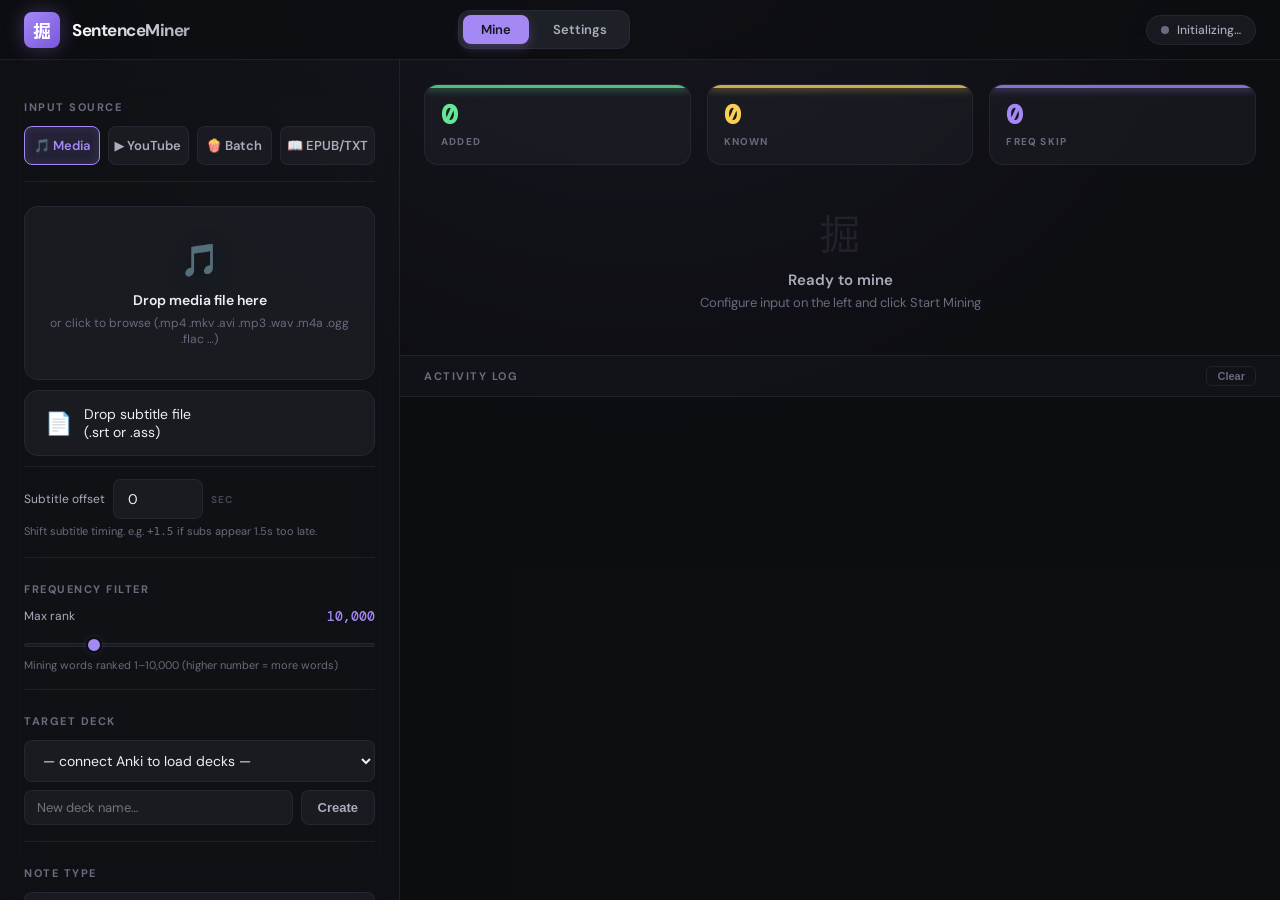
==== commit f547161a: "Feat: Add Batch tab for bulk processing episodes" ====
--- a/frontend/index.html
+++ b/frontend/index.html
@@ -43,6 +43,7 @@
                 <div class="source-tabs" role="group" aria-label="Input type">
                     <button class="source-btn active" data-source="media" id="src-media">🎵 Media</button>
                     <button class="source-btn" data-source="youtube" id="src-youtube">▶ YouTube</button>
+                    <button class="source-btn" data-source="batch" id="src-batch">🍿 Batch</button>
                     <button class="source-btn" data-source="epub" id="src-epub">📖 EPUB/TXT</button>
                 </div>
             </section>
@@ -123,6 +124,44 @@
                 </div>
             </section>
 
+            <!-- Batch folder selector -->
+            <section class="section hidden" id="batch-section">
+                <div class="section-label" style="display:flex; justify-content:space-between; align-items:center;">
+                    <span>BATCH FOLDER</span>
+                    <button class="secondary-btn" id="batch-pick-btn" style="font-size: 11px; padding: 4px 8px;">Select
+                        Folder…</button>
+                </div>
+                <!-- Empty state initially -->
+                <div id="batch-empty" class="drop-zone"
+                    style="height:auto; min-height:80px; padding:20px; text-align:center;">
+                    <div class="drop-icon" aria-hidden="true" style="font-size: 24px;">📁</div>
+                    <div class="drop-hint" style="margin-top: 5px;">Select a folder containing video + subtitle pairs.
+                    </div>
+                </div>
+
+                <!-- Populate via JS -->
+                <div id="batch-pairs-container" class="hidden"
+                    style="margin-top: 10px; border: 1px solid var(--border); border-radius: 6px; overflow:hidden;">
+                    <div
+                        style="background:var(--bg-mid); padding:8px 12px; font-size:11px; font-weight:600; color:var(--text-sec); border-bottom:1px solid var(--border);">
+                        Discovered Episode Pairs
+                    </div>
+                    <ul id="batch-pairs-list"
+                        style="list-style:none; padding:0; margin:0; max-height:200px; overflow-y:auto; background:var(--bg-lite);">
+                        <!-- <li>✓ Non Non Biyori 01</li> -->
+                    </ul>
+                </div>
+
+                <!-- Subtitle offset (applies to all pairs in batch) -->
+                <div class="epub-range-row" style="margin-top:10px" id="batch-sub-offset-container">
+                    <div class="epub-range-inputs" style="align-items:center;gap:8px">
+                        <span class="freq-label">Subtitle offset</span>
+                        <input type="number" id="batch-sub-offset" class="text-input narrow" value="0" step="0.1"
+                            placeholder="0" title="Applies broadly to all episodes.">
+                        <span class="range-label" style="opacity:0.6">sec</span>
+                    </div>
+                </div>
+            </section>
             <!-- Frequency filter -->
             <section class="section">
                 <div class="section-label">FREQUENCY FILTER</div>
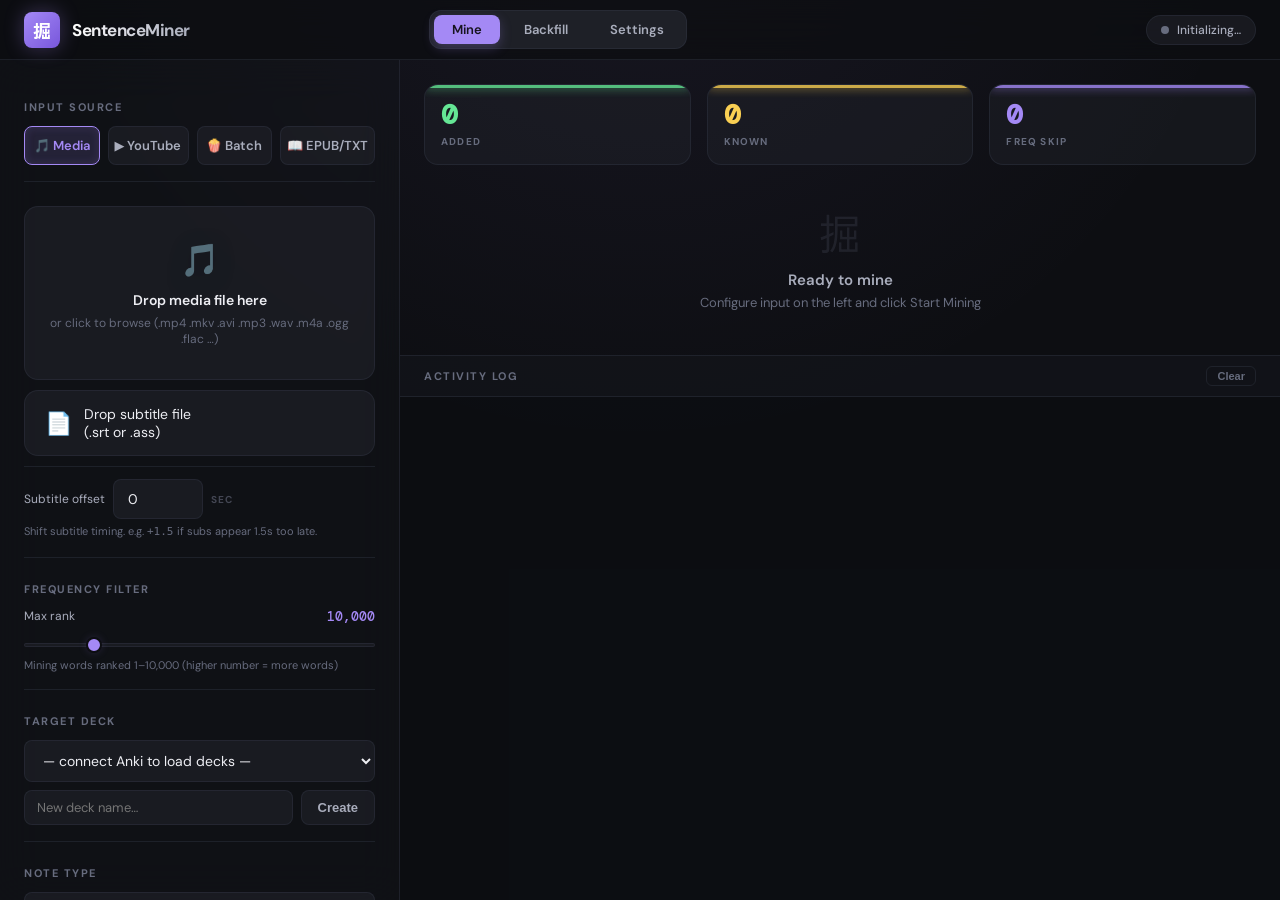
==== commit 0298f49a: "chore: Backup working state before batched backfill refactoring" ====
--- a/frontend/index.html
+++ b/frontend/index.html
@@ -10,7 +10,7 @@
     <link
         href="https://fonts.googleapis.com/css2?family=DM+Sans:ital,opsz,wght@0,9..40,300;0,9..40,400;0,9..40,500;0,9..40,600;1,9..40,400&family=DM+Mono:wght@400;500&family=Zen+Kaku+Gothic+New:wght@400;500;700&display=swap"
         rel="stylesheet">
-    <link rel="stylesheet" href="style.css?v=5">
+    <link rel="stylesheet" href="style.css?v=7">
 </head>
 
 <body>
@@ -23,6 +23,7 @@
         </div>
         <nav class="nav-tabs" role="navigation" aria-label="Main navigation">
             <button class="nav-tab active" data-tab="mine" id="tab-btn-mine">Mine</button>
+            <button class="nav-tab" data-tab="backfill" id="tab-btn-backfill">Backfill</button>
             <button class="nav-tab" data-tab="settings" id="tab-btn-settings">Settings</button>
         </nav>
         <div class="anki-status" id="anki-status" aria-live="polite">
@@ -327,6 +328,167 @@
 
     </main>
 
+    <!-- ══ BACKFILL TAB ═══════════════════════════════════════════════════════════ -->
+    <section class="tab-content" id="tab-backfill" aria-label="Backfill">
+        <div class="bf-tab-inner">
+
+            <!-- Yomitan warning banner (shown only when Yomitan unreachable) -->
+            <div class="bf-yomitan-banner hidden" id="bf-yomitan-banner" role="alert">
+                <span class="bf-yomitan-icon" aria-hidden="true">⚠</span>
+                <span id="bf-yomitan-banner-msg">Yomitan API not detected. In Yomitan Settings → General, enable
+                    <b>Yomitan API</b>, then click Retry.</span>
+                <button class="bf-yomitan-retry-btn" onclick="checkYomitan()" title="Re-check Yomitan API">↻
+                    Retry</button>
+            </div>
+
+            <!-- ── RUN MODE ─────────────────────────────────────────────────── -->
+            <div id="bf-run-mode">
+
+                <!-- Header row -->
+                <div class="bf-section-header">
+                    <div class="bf-section-title">BACKFILL</div>
+                </div>
+
+                <!-- SECTION 1: Deck Selection -->
+                <div class="bf-section">
+                    <div class="bf-label">SELECT DECKS</div>
+                    <div class="bf-deck-list-wrap">
+                        <div class="bf-deck-list" id="bf-deck-list">
+                            <div class="bf-deck-placeholder" id="bf-deck-placeholder">Connect Anki to load decks…</div>
+                        </div>
+                    </div>
+                    <div class="bf-deck-load-row">
+                        <button class="bf-secondary-btn" id="bf-refresh-decks-btn" onclick="refreshBackfillDecks()">↻
+                            Refresh Decks</button>
+                        <span class="bf-yomitan-status" id="bf-yomitan-status" title="Yomitan API status"></span>
+                        <button class="bf-secondary-btn" id="bf-configure-btn" onclick="showBackfillConfigureMode()">⚙
+                            Configure Fields</button>
+                    </div>
+                    <!-- Validation status -->
+                    <div class="bf-validation-row hidden" id="bf-validation-row">
+                        <span class="bf-validation-icon" id="bf-validation-icon">✓</span>
+                        <span class="bf-validation-msg" id="bf-validation-msg"></span>
+                    </div>
+                </div>
+
+                <!-- SECTION 2: Mapping Preview -->
+                <div class="bf-section" id="bf-mapping-preview-section">
+                    <div class="bf-label-row">
+                        <div class="bf-label">FIELD MAPPING</div>
+                        <button class="bf-edit-btn" onclick="showBackfillConfigureMode()">Edit Mapping</button>
+                    </div>
+                    <div class="bf-mapping-preview" id="bf-mapping-preview">
+                        <div class="bf-preview-empty" id="bf-preview-empty">No mapping saved yet. Click "Configure
+                            Fields" to set up.</div>
+                        <div class="bf-preview-list" id="bf-preview-list"></div>
+                    </div>
+                </div>
+
+                <!-- SECTION 3: Run Controls -->
+                <div class="bf-section bf-run-controls-section">
+                    <!-- Start button -->
+                    <button class="bf-start-btn" id="bf-start-btn" onclick="startBackfill()" disabled>
+                        <span class="bf-btn-icon">▶</span>
+                        <span>Start Backfill</span>
+                    </button>
+
+                    <!-- Progress area (hidden until running) -->
+                    <div class="bf-progress-area hidden" id="bf-progress-area">
+                        <div class="bf-progress-status" id="bf-progress-status">Processing…</div>
+                        <div class="bf-progress-track">
+                            <div class="bf-progress-fill" id="bf-progress-fill" style="width:0%"></div>
+                        </div>
+                        <div class="bf-progress-labels">
+                            <span id="bf-progress-count">0 / 0</span>
+                            <span id="bf-progress-pct">0%</span>
+                        </div>
+                        <!-- Pause / Cancel buttons -->
+                        <div class="bf-action-row" id="bf-action-row">
+                            <button class="bf-pause-btn" id="bf-pause-btn" onclick="toggleBackfillPause()">
+                                <span id="bf-pause-icon">⏸</span> <span id="bf-pause-text">Pause</span>
+                            </button>
+                            <button class="bf-cancel-btn" id="bf-cancel-btn" onclick="cancelBackfill()">✕
+                                Cancel</button>
+                        </div>
+                    </div>
+
+                    <!-- Summary card (shown on completion) -->
+                    <div class="bf-summary-card hidden" id="bf-summary-card">
+                        <div class="bf-summary-icon" id="bf-summary-icon">✓</div>
+                        <div class="bf-summary-title" id="bf-summary-title">Backfill complete</div>
+                        <div class="bf-summary-body" id="bf-summary-body"></div>
+                        <button class="bf-secondary-btn" style="margin-top:12px" onclick="resetBackfillUI()">↩ Run
+                            Again</button>
+                    </div>
+                </div>
+
+            </div>
+
+            <!-- ── CONFIGURE MODE ────────────────────────────────────────────── -->
+            <div id="bf-configure-mode" class="hidden">
+
+                <div class="bf-section-header">
+                    <div class="bf-section-title">CONFIGURE FIELD MAPPING</div>
+                </div>
+
+                <div class="bf-section">
+                    <div class="bf-label">NOTE TYPE: <span id="bf-configure-note-type"
+                            style="color:var(--accent);font-weight:600"></span></div>
+                    <div class="bf-hint">Map each Anki field to a Yomitan handlebar. Fields set to "none" are left
+                        untouched.</div>
+                </div>
+
+                <!-- Expression Field and Reading Field selectors -->
+                <div class="bf-section bf-source-fields-section">
+                    <!-- Expression Field -->
+                    <div class="bf-source-row">
+                        <label class="bf-source-label" for="bf-expression-field-sel">
+                            Expression Field
+                            <span class="bf-source-hint">Field containing the Japanese word to look up in Yomitan
+                                (read-only — never overwritten)</span>
+                        </label>
+                        <select class="bf-hb-select bf-source-select" id="bf-expression-field-sel">
+                            <!-- options injected by JS -->
+                        </select>
+                    </div>
+                    <!-- Reading Field -->
+                    <div class="bf-source-row">
+                        <label class="bf-source-label" for="bf-reading-field-sel">
+                            Reading Field
+                            <span class="bf-source-hint">Optional — kana reading for more accurate lookup</span>
+                        </label>
+                        <select class="bf-hb-select bf-source-select" id="bf-reading-field-sel">
+                            <!-- options injected by JS -->
+                        </select>
+                    </div>
+                </div>
+
+                <!-- Field mapping table -->
+                <div class="bf-table-wrap">
+                    <table class="bf-mapping-table" id="bf-mapping-table">
+                        <thead>
+                            <tr>
+                                <th class="bf-th">Field (Anki)</th>
+                                <th class="bf-th">Handlebar (Yomitan)</th>
+                            </tr>
+                        </thead>
+                        <tbody id="bf-mapping-tbody">
+                            <!-- rows injected by JS -->
+                        </tbody>
+                    </table>
+                </div>
+
+                <!-- Configure actions -->
+                <div class="bf-configure-actions">
+                    <button class="bf-start-btn" onclick="saveBackfillMapping()">💾 Save Mapping</button>
+                    <button class="bf-secondary-btn" onclick="cancelBackfillConfigure()">Cancel</button>
+                </div>
+
+            </div>
+
+        </div>
+    </section>
+
     <!-- ══ SETTINGS TAB ══════════════════════════════════════════════════════════ -->
     <section class="tab-content" id="tab-settings" aria-label="Settings">
         <div class="settings-scroll">
@@ -347,6 +509,18 @@
                     </div>
 
                     <div class="settings-row">
+                        <label class="settings-label" for="s-yomitan-url">Yomitan API URL</label>
+                        <div class="settings-field-row">
+                            <input type="text" id="s-yomitan-url" class="text-input" value="http://127.0.0.1:19633"
+                                autocomplete="off" spellcheck="false">
+                            <button class="test-btn" id="test-yomitan-btn" onclick="testYomitan()">Test</button>
+                        </div>
+                        <div class="hint-text">Enable "Yomitan API" in Yomitan Settings → General. Default port is
+                            19633.</div>
+                        <div class="test-result hidden" id="test-yomitan-result"></div>
+                    </div>
+
+                    <div class="settings-row">
                         <label class="settings-label" for="s-note-type">Default Note Type</label>
                         <input type="text" id="s-note-type" class="text-input" value="Lapis">
                     </div>
@@ -419,7 +593,62 @@
         </div>
     </section>
 
-    <script src="app.js?v=5"></script>
+    <!-- ══ SUDACHI FIRST-RUN SETUP OVERLAY ═══════════════════════════════════════ -->
+    <div id="sudachi-overlay" class="sudachi-overlay hidden" role="dialog" aria-modal="true"
+        aria-labelledby="sudachi-title">
+        <div class="sudachi-card">
+            <div class="sudachi-icon" aria-hidden="true">掘</div>
+            <h1 class="sudachi-title" id="sudachi-title">First-Time Setup</h1>
+            <p class="sudachi-desc">
+                SentenceMiner needs a Japanese dictionary to analyze text.<br>
+                Choose your preferred size and click <strong>Download</strong>.
+                This only happens once.
+            </p>
+
+            <!-- Size choice (Step 1) -->
+            <div class="sudachi-choices" id="sudachi-step1">
+                <label class="sudachi-radio-row">
+                    <input type="radio" name="sudachi-size" id="sudachi-small" value="small" checked>
+                    <div class="sudachi-radio-content">
+                        <div class="sudachi-radio-title">Small <span
+                                class="sudachi-badge recommended">Recommended</span></div>
+                        <div class="sudachi-radio-hint">~70 MB · Covers the vast majority of everyday Japanese</div>
+                    </div>
+                </label>
+                <label class="sudachi-radio-row">
+                    <input type="radio" name="sudachi-size" id="sudachi-full" value="full">
+                    <div class="sudachi-radio-content">
+                        <div class="sudachi-radio-title">Full</div>
+                        <div class="sudachi-radio-hint">~800 MB · More complete, useful for rare vocabulary</div>
+                    </div>
+                </label>
+                <button class="sudachi-btn" id="sudachi-download-btn" onclick="startSudachiDownload()">
+                    ↓ Download
+                </button>
+            </div>
+
+            <!-- Progress (Step 2) -->
+            <div class="sudachi-progress-section hidden" id="sudachi-step2">
+                <div class="sudachi-progress-label" id="sudachi-progress-label">Downloading…</div>
+                <div class="sudachi-progress-track">
+                    <div class="sudachi-progress-fill" id="sudachi-progress-fill" style="width:0%"></div>
+                </div>
+                <div class="sudachi-progress-pct" id="sudachi-progress-pct">0%</div>
+                <button class="sudachi-btn sudachi-btn-cancel" id="sudachi-cancel-btn"
+                    onclick="cancelSudachiDownload()">
+                    Cancel
+                </button>
+            </div>
+
+            <!-- Done / Error (Step 3) -->
+            <div class="sudachi-done-section hidden" id="sudachi-step3">
+                <div class="sudachi-done-icon" id="sudachi-done-icon">✓</div>
+                <div class="sudachi-done-text" id="sudachi-done-text">Dictionary installed! Loading app…</div>
+            </div>
+        </div>
+    </div>
+
+    <script src="app.js?v=7"></script>
 </body>
 
 </html>
--- a/frontend/style.css
+++ b/frontend/style.css
@@ -1577,4 +1577,979 @@
     color: var(--accent);
     box-shadow: 0 0 12px var(--accent-glow);
     filter: none;
+}
+
+/* ══ SudachiDict First-Run Setup Overlay ════════════════════════════════════ */
+
+.sudachi-overlay {
+    position: fixed;
+    inset: 0;
+    z-index: 9999;
+    display: flex;
+    align-items: center;
+    justify-content: center;
+    background: radial-gradient(circle at 50% 40%, hsla(255, 85%, 75%, 0.10) 0%, transparent 60%),
+        hsla(228, 15%, 5%, 0.96);
+    backdrop-filter: blur(20px);
+    animation: sudachi-fadein 0.4s ease;
+}
+
+@keyframes sudachi-fadein {
+    from {
+        opacity: 0;
+    }
+
+    to {
+        opacity: 1;
+    }
+}
+
+.sudachi-card {
+    background: hsla(228, 15%, 11%, 0.85);
+    border: 1px solid hsla(255, 85%, 75%, 0.18);
+    border-radius: 24px;
+    padding: 48px 52px;
+    max-width: 480px;
+    width: calc(100% - 48px);
+    text-align: center;
+    box-shadow:
+        0 0 0 1px hsla(255, 85%, 75%, 0.06) inset,
+        0 40px 80px -20px hsla(255, 85%, 75%, 0.18),
+        0 2px 40px -4px hsla(0, 0%, 0%, 0.6);
+    animation: sudachi-slidein 0.45s cubic-bezier(0.16, 1, 0.3, 1);
+}
+
+@keyframes sudachi-slidein {
+    from {
+        transform: translateY(24px);
+        opacity: 0;
+    }
+
+    to {
+        transform: translateY(0);
+        opacity: 1;
+    }
+}
+
+.sudachi-icon {
+    font-family: var(--jp-font);
+    font-size: 48px;
+    background: linear-gradient(135deg, var(--accent), var(--accent-dim));
+    -webkit-background-clip: text;
+    background-clip: text;
+    -webkit-text-fill-color: transparent;
+    margin-bottom: 16px;
+    filter: drop-shadow(0 0 24px hsla(255, 85%, 75%, 0.4));
+}
+
+.sudachi-title {
+    font-size: 22px;
+    font-weight: 800;
+    letter-spacing: -0.5px;
+    color: var(--text-primary);
+    margin-bottom: 12px;
+}
+
+.sudachi-desc {
+    font-size: 13.5px;
+    color: var(--text-secondary);
+    line-height: 1.65;
+    margin-bottom: 28px;
+}
+
+/* Radio options */
+.sudachi-choices {
+    display: flex;
+    flex-direction: column;
+    gap: 10px;
+}
+
+.sudachi-radio-row {
+    display: flex;
+    align-items: flex-start;
+    gap: 14px;
+    background: var(--bg-elevated);
+    border: 1px solid var(--border);
+    border-radius: 12px;
+    padding: 14px 16px;
+    cursor: pointer;
+    transition: all var(--transition);
+    text-align: left;
+}
+
+.sudachi-radio-row:hover {
+    border-color: var(--accent);
+    background: var(--accent-glow);
+}
+
+.sudachi-radio-row input[type="radio"] {
+    margin-top: 2px;
+    accent-color: var(--accent);
+    flex-shrink: 0;
+    width: 16px;
+    height: 16px;
+    cursor: pointer;
+}
+
+.sudachi-radio-content {
+    flex: 1;
+}
+
+.sudachi-radio-title {
+    font-size: 14px;
+    font-weight: 600;
+    color: var(--text-primary);
+    margin-bottom: 3px;
+    display: flex;
+    align-items: center;
+    gap: 8px;
+}
+
+.sudachi-radio-hint {
+    font-size: 12px;
+    color: var(--text-dim);
+}
+
+.sudachi-badge {
+    font-size: 10px;
+    font-weight: 700;
+    letter-spacing: 0.8px;
+    padding: 2px 7px;
+    border-radius: 100px;
+    text-transform: uppercase;
+}
+
+.sudachi-badge.recommended {
+    background: var(--accent-glow);
+    border: 1px solid hsla(255, 85%, 75%, 0.3);
+    color: var(--accent);
+}
+
+/* Main button */
+.sudachi-btn {
+    margin-top: 18px;
+    width: 100%;
+    background: linear-gradient(135deg, var(--accent), var(--accent-dim));
+    border: none;
+    border-radius: 12px;
+    color: hsl(255, 20%, 10%);
+    font-family: var(--ui-font);
+    font-size: 15px;
+    font-weight: 700;
+    padding: 15px 24px;
+    cursor: pointer;
+    transition: all var(--transition);
+    box-shadow: 0 8px 20px -6px hsla(255, 85%, 75%, 0.4);
+}
+
+.sudachi-btn:hover {
+    transform: translateY(-2px);
+    filter: brightness(1.1);
+    box-shadow: 0 12px 28px -8px hsla(255, 85%, 75%, 0.5);
+}
+
+.sudachi-btn:disabled {
+    opacity: 0.5;
+    cursor: default;
+    transform: none;
+    filter: none;
+}
+
+.sudachi-btn-cancel {
+    background: var(--bg-elevated);
+    border: 1px solid var(--border);
+    color: var(--text-secondary);
+    box-shadow: none;
+    margin-top: 12px;
+    font-size: 13px;
+    padding: 10px 20px;
+}
+
+.sudachi-btn-cancel:hover {
+    background: var(--red-dim);
+    border-color: var(--red);
+    color: var(--red);
+    box-shadow: none;
+    filter: none;
+    transform: none;
+}
+
+/* Progress section */
+.sudachi-progress-section {
+    display: flex;
+    flex-direction: column;
+    align-items: center;
+    gap: 0;
+    width: 100%;
+}
+
+.sudachi-progress-label {
+    font-size: 13px;
+    color: var(--text-secondary);
+    margin-bottom: 14px;
+    font-weight: 500;
+}
+
+.sudachi-progress-track {
+    width: 100%;
+    height: 8px;
+    background: var(--bg-elevated);
+    border-radius: 4px;
+    overflow: hidden;
+    border: 1px solid var(--border);
+    margin-bottom: 8px;
+}
+
+.sudachi-progress-fill {
+    height: 100%;
+    background: linear-gradient(90deg, var(--accent-dim), var(--accent));
+    border-radius: 4px;
+    width: 0%;
+    transition: width 300ms ease;
+    position: relative;
+}
+
+.sudachi-progress-fill::after {
+    content: '';
+    position: absolute;
+    inset: 0;
+    background: linear-gradient(90deg, transparent, rgba(255, 255, 255, 0.2), transparent);
+    animation: shimmer 1.4s infinite;
+}
+
+.sudachi-progress-pct {
+    font-family: var(--mono-font);
+    font-size: 13px;
+    color: var(--accent);
+    font-weight: 600;
+    margin-bottom: 4px;
+}
+
+/* Done / error section */
+.sudachi-done-section {
+    display: flex;
+    flex-direction: column;
+    align-items: center;
+    gap: 12px;
+    padding: 8px 0;
+}
+
+.sudachi-done-icon {
+    font-size: 44px;
+    color: var(--green);
+    filter: drop-shadow(0 0 16px hsla(142, 72%, 65%, 0.5));
+    animation: sudachi-popin 0.4s cubic-bezier(0.16, 1, 0.3, 1);
+}
+
+.sudachi-done-icon.error {
+    color: var(--red);
+    filter: drop-shadow(0 0 16px hsla(0, 84%, 65%, 0.4));
+}
+
+@keyframes sudachi-popin {
+    from {
+        transform: scale(0.5);
+        opacity: 0;
+    }
+
+    to {
+        transform: scale(1);
+        opacity: 1;
+    }
+}
+
+.sudachi-done-text {
+    font-size: 14px;
+    font-weight: 500;
+    color: var(--text-secondary);
+    text-align: center;
+    line-height: 1.5;
+}
+
+/* ── BACKFILL TAB ──────────────────────────────────────────────────────────── */
+
+/* Override: backfill tab is a scrollable single column */
+#tab-backfill.active {
+    display: block;
+    overflow-y: auto;
+    background: var(--bg-base);
+}
+
+.bf-tab-inner {
+    max-width: 720px;
+    margin: 0 auto;
+    padding: 24px 32px 48px;
+    display: flex;
+    flex-direction: column;
+    gap: 0;
+}
+
+/* Yomitan warning banner */
+.bf-yomitan-banner {
+    background: hsla(45, 93%, 65%, 0.1);
+    border: 1px solid var(--yellow);
+    border-radius: var(--radius-sm);
+    padding: 10px 16px;
+    display: flex;
+    align-items: center;
+    gap: 10px;
+    font-size: 13px;
+    color: var(--yellow);
+    margin-bottom: 20px;
+}
+
+.bf-yomitan-icon {
+    font-size: 16px;
+    flex-shrink: 0;
+}
+
+.bf-yomitan-banner span:nth-child(2) {
+    flex: 1;
+}
+
+.bf-yomitan-retry-btn {
+    flex-shrink: 0;
+    background: none;
+    border: 1px solid var(--yellow);
+    border-radius: 6px;
+    color: var(--yellow);
+    font-family: var(--ui-font);
+    font-size: 12px;
+    font-weight: 600;
+    padding: 4px 10px;
+    cursor: pointer;
+    transition: all var(--transition);
+    white-space: nowrap;
+}
+
+.bf-yomitan-retry-btn:hover {
+    background: hsla(45, 93%, 65%, 0.15);
+}
+
+/* Section helpers */
+.bf-section {
+    padding: 18px 0;
+    border-bottom: 1px solid var(--border);
+}
+
+.bf-section:last-child {
+    border-bottom: none;
+}
+
+.bf-section-header {
+    display: flex;
+    align-items: center;
+    justify-content: space-between;
+    padding: 20px 0 16px;
+    border-bottom: 1px solid var(--border);
+    margin-bottom: 4px;
+}
+
+.bf-section-title {
+    font-size: 11px;
+    font-weight: 700;
+    letter-spacing: 1.5px;
+    color: var(--text-dim);
+    text-transform: uppercase;
+}
+
+.bf-label {
+    font-size: 11px;
+    font-weight: 700;
+    letter-spacing: 1.2px;
+    color: var(--text-dim);
+    text-transform: uppercase;
+    margin-bottom: 10px;
+}
+
+.bf-label-row {
+    display: flex;
+    align-items: center;
+    justify-content: space-between;
+    margin-bottom: 10px;
+}
+
+.bf-hint {
+    font-size: 12px;
+    color: var(--text-dim);
+    line-height: 1.5;
+    margin-top: 4px;
+}
+
+/* Secondary button */
+.bf-secondary-btn {
+    background: var(--bg-elevated);
+    border: 1px solid var(--border);
+    border-radius: var(--radius-sm);
+    color: var(--text-secondary);
+    font-family: var(--ui-font);
+    font-size: 12px;
+    font-weight: 600;
+    padding: 6px 14px;
+    cursor: pointer;
+    transition: all var(--transition);
+}
+
+.bf-secondary-btn:hover {
+    color: var(--text-primary);
+    border-color: var(--border-light);
+    background: var(--bg-hover);
+}
+
+.bf-edit-btn {
+    background: none;
+    border: 1px solid var(--border);
+    border-radius: 6px;
+    color: var(--accent);
+    font-size: 11px;
+    font-weight: 600;
+    padding: 3px 10px;
+    cursor: pointer;
+    transition: var(--transition);
+}
+
+.bf-edit-btn:hover {
+    background: var(--accent-glow);
+    border-color: var(--accent);
+}
+
+/* Deck list */
+.bf-deck-list-wrap {
+    border: 1px solid var(--border);
+    border-radius: var(--radius-sm);
+    overflow: hidden;
+    background: var(--bg-elevated);
+    max-height: 220px;
+    overflow-y: auto;
+}
+
+.bf-deck-list-wrap::-webkit-scrollbar {
+    width: 4px;
+}
+
+.bf-deck-list-wrap::-webkit-scrollbar-track {
+    background: transparent;
+}
+
+.bf-deck-list-wrap::-webkit-scrollbar-thumb {
+    background: var(--border);
+    border-radius: 2px;
+}
+
+.bf-deck-placeholder {
+    padding: 20px;
+    text-align: center;
+    font-size: 13px;
+    color: var(--text-dim);
+}
+
+.bf-deck-row {
+    display: flex;
+    align-items: center;
+    gap: 10px;
+    padding: 10px 14px;
+    border-bottom: 1px solid var(--border);
+    cursor: pointer;
+    transition: background var(--transition);
+    user-select: none;
+}
+
+.bf-deck-row:last-child {
+    border-bottom: none;
+}
+
+.bf-deck-row:hover {
+    background: var(--bg-hover);
+}
+
+.bf-deck-cb {
+    width: 15px;
+    height: 15px;
+    accent-color: var(--accent);
+    cursor: pointer;
+    flex-shrink: 0;
+}
+
+.bf-deck-name {
+    flex: 1;
+    font-size: 13px;
+    color: var(--text-primary);
+    font-weight: 500;
+}
+
+.bf-deck-meta {
+    font-size: 11px;
+    color: var(--text-dim);
+    font-family: var(--mono-font);
+}
+
+.bf-deck-load-row {
+    margin-top: 8px;
+    display: flex;
+    align-items: center;
+    justify-content: flex-end;
+    gap: 12px;
+}
+
+/* Yomitan status indicator */
+.bf-yomitan-status {
+    display: flex;
+    align-items: center;
+    gap: 8px;
+    font-size: 12px;
+    font-weight: 500;
+    color: var(--text-secondary);
+    background: hsla(228, 12%, 16%, 0.5);
+    padding: 8px 14px;
+    border-radius: var(--radius-sm);
+    border: 1px solid var(--border);
+}
+
+.bf-yomitan-status .status-dot {
+    width: 8px;
+    height: 8px;
+    border-radius: 50%;
+    background: var(--text-dim);
+    transition: var(--transition);
+}
+
+.bf-yomitan-status.connected .status-dot {
+    background: var(--green);
+    box-shadow: 0 0 10px var(--green);
+}
+
+.bf-yomitan-status.error .status-dot {
+    background: var(--red);
+    box-shadow: 0 0 10px var(--red);
+}
+
+/* Validation row */
+.bf-validation-row {
+    display: flex;
+    align-items: flex-start;
+    gap: 8px;
+    margin-top: 10px;
+    padding: 10px 14px;
+    border-radius: var(--radius-sm);
+    font-size: 13px;
+    background: var(--bg-elevated);
+    border: 1px solid var(--border);
+}
+
+.bf-validation-icon {
+    font-weight: 700;
+    flex-shrink: 0;
+}
+
+.bf-validation-icon.ok {
+    color: var(--green);
+}
+
+.bf-validation-icon.error {
+    color: var(--yellow);
+}
+
+.bf-validation-msg {
+    flex: 1;
+    line-height: 1.4;
+}
+
+.bf-validation-msg.ok {
+    color: var(--green);
+}
+
+.bf-validation-msg.error {
+    color: var(--yellow);
+}
+
+/* Mapping preview */
+.bf-mapping-preview {
+    background: var(--bg-elevated);
+    border: 1px solid var(--border);
+    border-radius: var(--radius-sm);
+    padding: 12px 16px;
+    min-height: 48px;
+}
+
+.bf-preview-empty {
+    font-size: 12px;
+    color: var(--text-dim);
+    font-style: italic;
+}
+
+.bf-preview-list {
+    display: flex;
+    flex-direction: column;
+    gap: 4px;
+}
+
+.bf-preview-row {
+    display: flex;
+    align-items: center;
+    gap: 10px;
+    font-family: var(--mono-font);
+    font-size: 12px;
+}
+
+.bf-preview-field {
+    color: var(--text-secondary);
+    min-width: 180px;
+}
+
+.bf-preview-arrow {
+    color: var(--text-dim);
+}
+
+.bf-preview-hb {
+    color: var(--accent);
+}
+
+/* Run controls section */
+.bf-run-controls-section {
+    padding-top: 24px;
+    border-bottom: none;
+}
+
+/* Start button */
+.bf-start-btn {
+    width: 100%;
+    background: linear-gradient(135deg, var(--accent), var(--accent-dim));
+    border: none;
+    border-radius: var(--radius);
+    color: hsl(255, 20%, 10%);
+    font-family: var(--ui-font);
+    font-size: 15px;
+    font-weight: 700;
+    padding: 16px 24px;
+    cursor: pointer;
+    display: flex;
+    align-items: center;
+    justify-content: center;
+    gap: 10px;
+    transition: all var(--transition);
+    box-shadow: 0 8px 16px -4px hsla(255, 85%, 75%, 0.3);
+}
+
+.bf-start-btn:hover:not(:disabled) {
+    transform: translateY(-2px);
+    filter: brightness(1.1);
+    box-shadow: 0 12px 24px -6px hsla(255, 85%, 75%, 0.4);
+}
+
+.bf-start-btn:disabled {
+    opacity: 0.45;
+    cursor: not-allowed;
+    transform: none;
+    box-shadow: none;
+}
+
+.bf-btn-icon {
+    font-size: 15px;
+}
+
+/* Progress area */
+.bf-progress-area {
+    margin-top: 20px;
+    display: flex;
+    flex-direction: column;
+    gap: 10px;
+}
+
+.bf-progress-status {
+    font-size: 13px;
+    color: var(--text-secondary);
+    font-weight: 500;
+}
+
+.bf-progress-track {
+    height: 8px;
+    background: var(--bg-elevated);
+    border-radius: 4px;
+    overflow: hidden;
+    border: 1px solid var(--border);
+}
+
+.bf-progress-fill {
+    height: 100%;
+    background: linear-gradient(90deg, var(--accent-dim), var(--accent));
+    border-radius: 4px;
+    width: 0%;
+    transition: width 400ms cubic-bezier(0.1, 0.7, 0.1, 1);
+    position: relative;
+}
+
+.bf-progress-fill::after {
+    content: '';
+    position: absolute;
+    inset: 0;
+    background: linear-gradient(90deg, transparent 0%, rgba(255, 255, 255, 0.2) 50%, transparent 100%);
+    animation: shimmer 1.5s infinite;
+}
+
+.bf-progress-labels {
+    display: flex;
+    justify-content: space-between;
+    font-family: var(--mono-font);
+    font-size: 12px;
+    color: var(--text-dim);
+}
+
+.bf-action-row {
+    display: flex;
+    gap: 10px;
+}
+
+.bf-pause-btn {
+    flex: 1;
+    background: var(--bg-elevated);
+    border: 1px solid var(--border);
+    border-radius: var(--radius-sm);
+    color: var(--text-primary);
+    font-family: var(--ui-font);
+    font-size: 13px;
+    font-weight: 600;
+    padding: 10px 16px;
+    cursor: pointer;
+    transition: all var(--transition);
+    display: flex;
+    align-items: center;
+    justify-content: center;
+    gap: 6px;
+}
+
+.bf-pause-btn:hover {
+    border-color: var(--accent);
+    background: var(--accent-glow);
+    color: var(--accent);
+}
+
+.bf-cancel-btn {
+    background: var(--bg-elevated);
+    border: 1px solid var(--border);
+    border-radius: var(--radius-sm);
+    color: var(--text-dim);
+    font-family: var(--ui-font);
+    font-size: 13px;
+    font-weight: 600;
+    padding: 10px 16px;
+    cursor: pointer;
+    transition: all var(--transition);
+}
+
+.bf-cancel-btn:hover {
+    border-color: var(--red);
+    color: var(--red);
+    background: var(--red-dim);
+}
+
+/* Summary card */
+.bf-summary-card {
+    margin-top: 20px;
+    background: var(--bg-elevated);
+    border: 1px solid var(--border);
+    border-radius: var(--radius);
+    padding: 24px;
+    text-align: center;
+    display: flex;
+    flex-direction: column;
+    align-items: center;
+    gap: 6px;
+    animation: fadeIn 0.3s ease;
+}
+
+@keyframes fadeIn {
+    from {
+        opacity: 0;
+        transform: translateY(8px);
+    }
+
+    to {
+        opacity: 1;
+        transform: translateY(0);
+    }
+}
+
+.bf-summary-icon {
+    font-size: 32px;
+    color: var(--green);
+    margin-bottom: 4px;
+}
+
+.bf-summary-title {
+    font-size: 17px;
+    font-weight: 700;
+    color: var(--text-primary);
+    margin-bottom: 8px;
+}
+
+.bf-summary-body {
+    width: 100%;
+    text-align: left;
+    display: flex;
+    flex-direction: column;
+    gap: 6px;
+    font-size: 13px;
+}
+
+.bf-summary-row {
+    display: flex;
+    align-items: baseline;
+    gap: 8px;
+}
+
+.bf-summary-row.muted {
+    color: var(--text-dim);
+    font-size: 12px;
+    font-family: var(--mono-font);
+    margin-top: 4px;
+}
+
+.bf-summary-num {
+    font-family: var(--mono-font);
+    font-size: 20px;
+    font-weight: 700;
+    min-width: 60px;
+    text-align: right;
+}
+
+.bf-summary-num.green {
+    color: var(--green);
+}
+
+.bf-summary-num.yellow {
+    color: var(--yellow);
+}
+
+/* Configure mode */
+.bf-table-wrap {
+    border: 1px solid var(--border);
+    border-radius: var(--radius-sm);
+    overflow: hidden;
+    overflow-y: auto;
+    max-height: 55vh;
+    background: var(--bg-elevated);
+    margin-top: 8px;
+}
+
+.bf-table-wrap::-webkit-scrollbar {
+    width: 4px;
+}
+
+.bf-table-wrap::-webkit-scrollbar-track {
+    background: transparent;
+}
+
+.bf-table-wrap::-webkit-scrollbar-thumb {
+    background: var(--border);
+    border-radius: 2px;
+}
+
+.bf-mapping-table {
+    width: 100%;
+    border-collapse: collapse;
+    font-size: 13px;
+}
+
+.bf-th {
+    background: hsla(228, 15%, 10%, 0.7);
+    color: var(--text-dim);
+    font-size: 11px;
+    font-weight: 700;
+    letter-spacing: 1px;
+    text-transform: uppercase;
+    padding: 10px 16px;
+    text-align: left;
+    position: sticky;
+    top: 0;
+    border-bottom: 1px solid var(--border);
+}
+
+.bf-tr {
+    border-bottom: 1px solid var(--border);
+    transition: background var(--transition);
+}
+
+.bf-tr:last-child {
+    border-bottom: none;
+}
+
+.bf-tr:hover {
+    background: var(--bg-hover);
+}
+
+.bf-td {
+    padding: 8px 16px;
+    vertical-align: middle;
+}
+
+.bf-td-field {
+    color: var(--text-primary);
+    font-weight: 500;
+    width: 50%;
+}
+
+.bf-hb-select {
+    width: 100%;
+    background: var(--bg-elevated);
+    border: 1px solid var(--border);
+    border-radius: var(--radius-sm);
+    color: var(--text-primary);
+    font-family: var(--mono-font);
+    font-size: 12px;
+    padding: 6px 10px;
+    outline: none;
+    transition: all var(--transition);
+    cursor: pointer;
+}
+
+.bf-hb-select:focus {
+    border-color: var(--accent);
+    box-shadow: 0 0 8px var(--accent-glow);
+}
+
+.bf-hb-select option {
+    background: hsl(228, 15%, 12%);
+}
+
+.bf-configure-actions {
+    display: flex;
+    flex-direction: column;
+    gap: 10px;
+    padding-top: 20px;
+}
+
+/* Source fields (Expression / Reading field selectors) */
+.bf-source-fields-section {
+    display: flex;
+    flex-direction: column;
+    gap: 12px;
+}
+
+.bf-source-row {
+    display: flex;
+    align-items: center;
+    gap: 16px;
+}
+
+.bf-source-label {
+    flex: 0 0 180px;
+    font-size: 13px;
+    font-weight: 600;
+    color: var(--text-primary);
+    display: flex;
+    flex-direction: column;
+    gap: 2px;
+    cursor: pointer;
+}
+
+.bf-source-hint {
+    font-size: 11px;
+    font-weight: 400;
+    color: var(--text-dim);
+    line-height: 1.4;
+}
+
+.bf-source-select {
+    flex: 1;
+    min-width: 0;
 }
